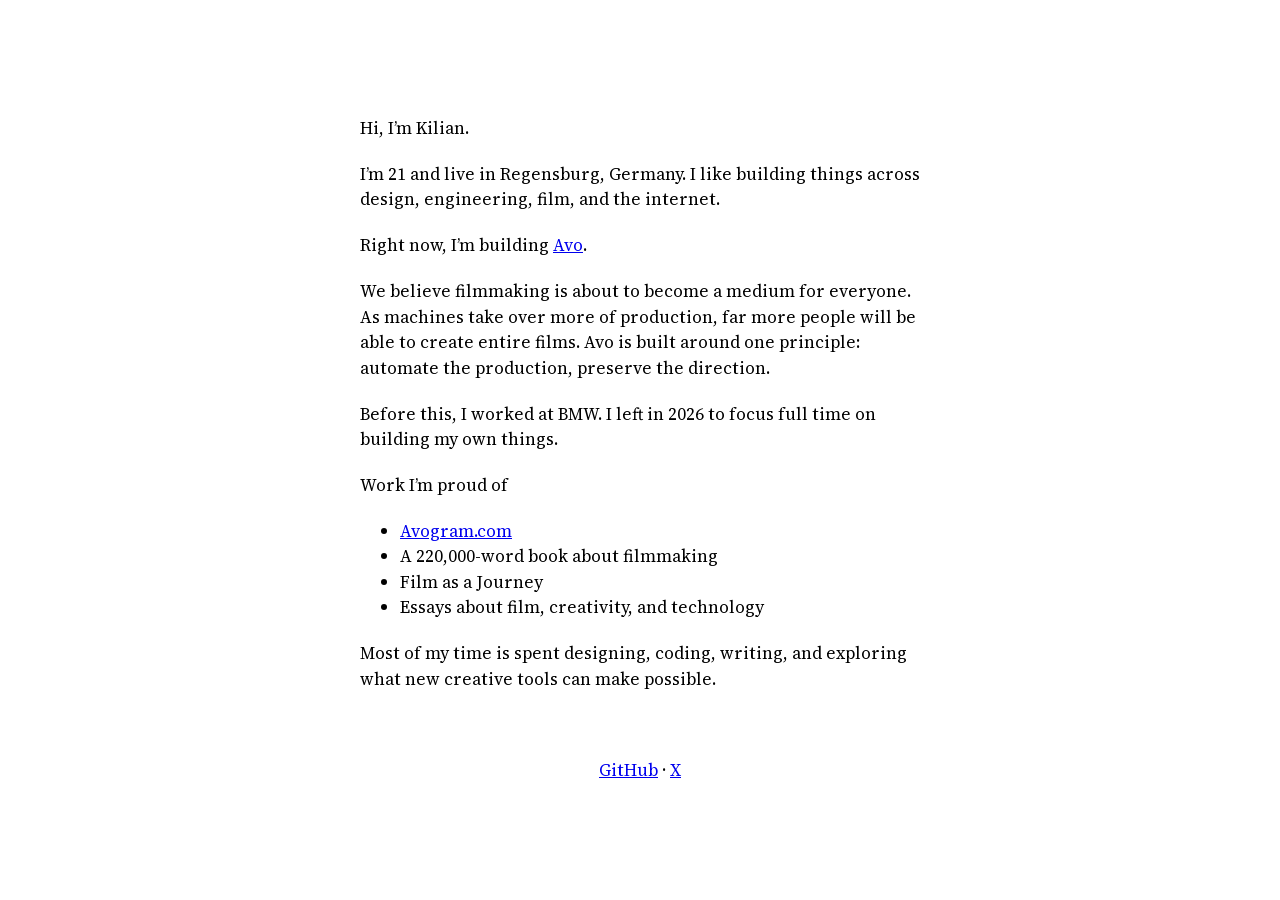
==== index.html @ e034774d "Close the gaps and drop the mailto The browser's 1em block margin is 20px sitting on top of a 31px l" ====
<!doctype html>
<html lang="en">

<head>
    <meta charset="utf-8">
    <meta name="viewport" content="width=device-width, initial-scale=1">
    <meta name="description" content="Kilian Weinzierl — AI products end to end, out of Regensburg.">
    <title>Kilian Weinzierl</title>

    <!-- Two crops of the same mark. A square logo dropped into a 1.91:1 preview gets
         its head and feet cut off, and a 1200x630 file crammed into a 16px tab is
         mostly empty black — so the tab gets the square and the scrapers get the
         letterboxed one. -->
    <link rel="icon" href="favicon.png">
    <link rel="apple-touch-icon" href="favicon.png">

    <!-- Link previews. Scrapers do not resolve relative paths, so og:image has to
         carry the full domain even though every other path on this page is local. -->
    <meta property="og:type" content="website">
    <meta property="og:url" content="https://kwzrl.com/">
    <meta property="og:title" content="Kilian Weinzierl">
    <meta property="og:description" content="AI products end to end — the thing itself, and the launch around it.">
    <meta property="og:image" content="https://kwzrl.com/share.png">
    <meta name="twitter:card" content="summary_large_image">
    <meta name="twitter:title" content="Kilian Weinzierl">
    <meta name="twitter:description" content="AI products end to end — the thing itself, and the launch around it.">
    <meta name="twitter:image" content="https://kwzrl.com/share.png">

    <style>
        /* Source Serif 4, self-hosted from Adobe's OFL release; the licence
           travels with it in fonts/OFL.txt. This is the variable build with
           the weight pinned to 400 and only the optical size axis left in it —
           the half this page actually uses. Carrying the weights too would
           have made the file two and a half times the size for nothing.

           The axis that stayed earns its keep on its own: it fits the drawing
           to the size the text renders at instead of scaling one drawing to
           every size, and no CSS is needed to ask for it, because
           font-optical-sizing: auto is already the default. */
        @font-face {
            font-family: "Source Serif 4";
            src: url("fonts/SourceSerif4.woff2") format("woff2");
            font-weight: 400;
            font-style: normal;
            font-display: swap;
        }

        /* Everything else is the browser's own stylesheet: one column, black on
           white, default blue underlined links, default paragraph rhythm.
           Source Serif is a text face with a generous x-height and needs no
           compensating, so 17px sets about seventy characters to this measure.

           The column is centred both ways. Horizontally that is the auto
           margin. Vertically it is body becoming a single-cell grid as tall as
           the viewport with main parked in the middle of it — which is what a
           vertical `auto` margin cannot do, since it resolves to zero in
           normal flow no matter how much room is left over.

           `safe` is the word that matters on a phone. Plain centring pushes
           the overflow out of both ends once the text is taller than the
           screen, and the top of it can then never be scrolled to; safe
           centring falls back to top alignment exactly then, which is also
           where browsers too old for the keyword land when they drop the
           declaration.

           min-height subtracts the vertical padding by hand because max-width
           measures the content box — body cannot also be border-box without
           the measure quietly swallowing its own 40px of padding. That padding
           sitting outside max-width is what lets the column hold its measure
           exactly on a wide screen while the same 20px keeps the text off the
           edge of a phone, with no breakpoint that has to know the number. */
        body {
            max-width: 560px;
            margin: 0 auto;
            padding: 24px 20px;
            min-height: calc(100vh - 48px);
            min-height: calc(100svh - 48px);
            display: grid;
            align-content: safe center;
            font-family: "Source Serif 4", Georgia, "Times New Roman", Times, serif;
            font-size: 17px;
            line-height: 1.5;
        }

        /* The name and the one section heading set exactly like the prose around
           them — same size, same cut, same weight. They stay headings so the
           document keeps its outline; only the browser's default display
           treatment is undone. */
        h1, h2 {
            color: inherit;
            font-size: inherit;
            font-weight: inherit;
        }

        /* The browser's own block spacing is 1em, and 1em here is a 20px gap on
           top of a 31px line — every break costs the better part of two blank
           lines, which at this measure reads as a hole rather than a paragraph.
           0.6em still separates them clearly. The headings are in the list too,
           because their margin would otherwise scale off their own font-size,
           which no longer differs from the prose. */
        p, ul, h1, h2 {
            margin-block: 0.6em;
        }
    </style>
</head>

<body>

    <h1>Hi, I’m Kilian.</h1>

    <p>I’m 21 and live in Regensburg, Germany. I like building things across design,
        engineering, film, and the internet.</p>

    <p>Right now, I’m building <a href="https://avogram.com">Avo</a>.</p>

    <p>We believe filmmaking is about to become a medium for everyone. As machines take over
        more of production, far more people will be able to create entire films. Avo is built
        around one principle: automate the production, preserve the direction.</p>

    <p>Before this, I worked at BMW. I left in 2026 to focus full time on building my own
        things.</p>

    <h2>Work I’m proud of</h2>

    <ul>
        <li><a href="https://avogram.com">Avogram.com</a></li>
        <li>A 220,000-word book about filmmaking</li>
        <li>Film as a Journey</li>
        <li>Essays about film, creativity, and technology</li>
    </ul>

    <p>Most of my time is spent designing, coding, writing, and exploring what new creative
        tools can make possible.</p>

    <p>&nbsp;</p>

    <p style="text-align: center;">
        <a href="https://github.com/kwzrl">GitHub</a> ·
        <a href="https://x.com/kwzrl">X</a>
    </p>

</body>

</html>
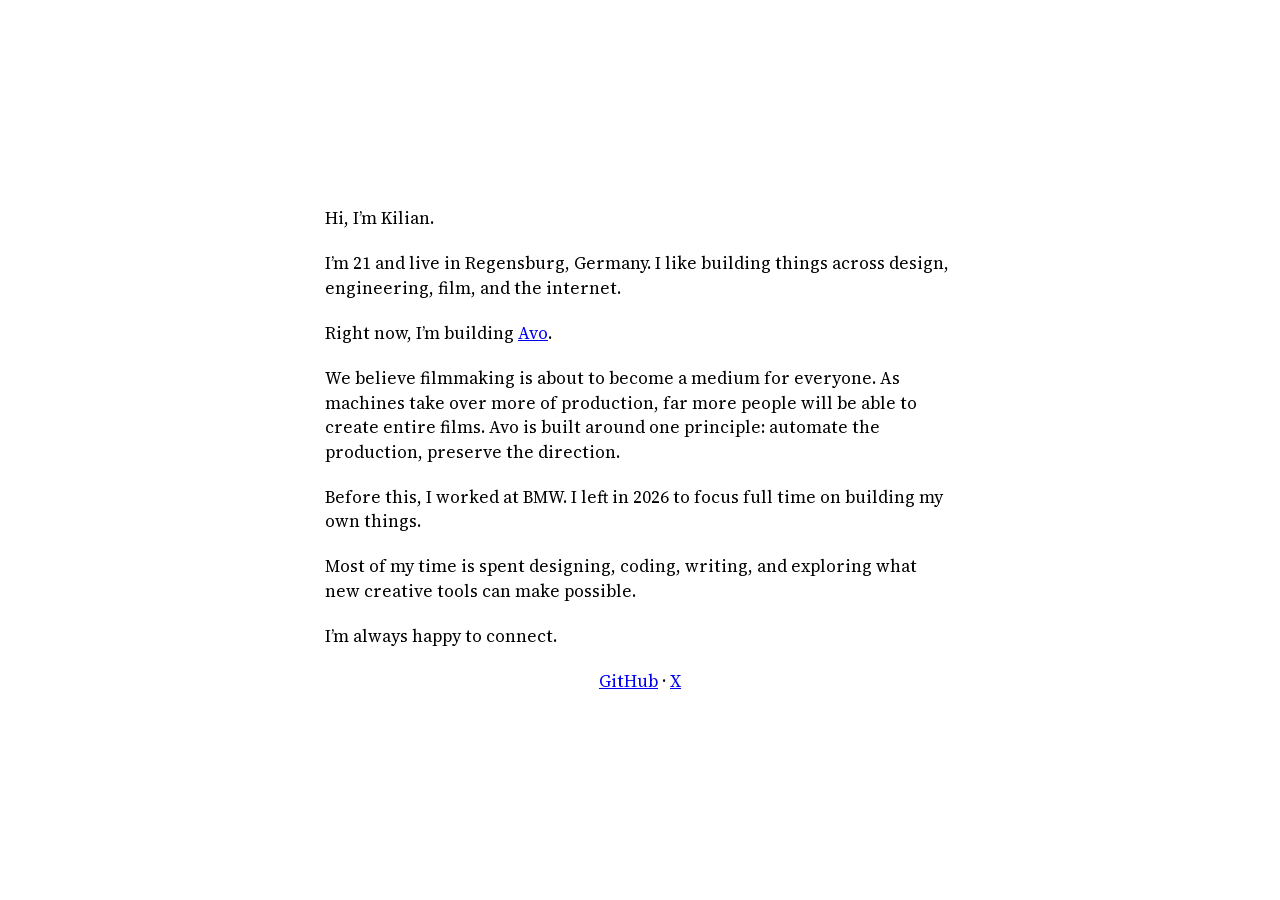
==== commit 79fc75a2: "Add live GitHub activity to homepage" ====
--- a/index.html
+++ b/index.html
@@ -48,7 +48,9 @@
         /* Everything else is the browser's own stylesheet: one column, black on
            white, default blue underlined links, default paragraph rhythm.
            Source Serif is a text face with a generous x-height and needs no
-           compensating, so 17px sets about seventy characters to this measure.
+           compensating, so 17px sets about seventy-two characters to this
+           measure — the line runs a little long by the book, which is the
+           trade for the paragraph sitting as a block rather than a column.
 
            The column is centred both ways. Horizontally that is the auto
            margin. Vertically it is body becoming a single-cell grid as tall as
@@ -70,7 +72,7 @@
            exactly on a wide screen while the same 20px keeps the text off the
            edge of a phone, with no breakpoint that has to know the number. */
         body {
-            max-width: 560px;
+            max-width: 630px;
             margin: 0 auto;
             padding: 24px 20px;
             min-height: calc(100vh - 48px);
@@ -79,7 +81,7 @@
             align-content: safe center;
             font-family: "Source Serif 4", Georgia, "Times New Roman", Times, serif;
             font-size: 17px;
-            line-height: 1.5;
+            line-height: 1.45;
         }
 
         /* The name and the one section heading set exactly like the prose around
@@ -101,6 +103,77 @@
         p, ul, h1, h2 {
             margin-block: 0.6em;
         }
+
+        .github-activity {
+            margin-block: 0.8em;
+        }
+
+        .github-activity__graph {
+            overflow-x: auto;
+            scrollbar-width: none;
+            -webkit-overflow-scrolling: touch;
+        }
+
+        .github-activity__graph::-webkit-scrollbar {
+            display: none;
+        }
+
+        .github-grid {
+            display: grid;
+            grid-template-columns: repeat(53, minmax(0, 1fr));
+            grid-template-rows: repeat(7, auto);
+            grid-auto-flow: column;
+            gap: 2px;
+            width: 100%;
+            min-width: 528px;
+        }
+
+        .github-cell {
+            width: 100%;
+            height: auto;
+            aspect-ratio: 1;
+            border-radius: 1px;
+            background: #f0f0ee;
+        }
+
+        .github-cell--pad {
+            visibility: hidden;
+        }
+
+        .github-cell[data-level="1"] { background: #c9c9c3; }
+        .github-cell[data-level="2"] { background: #999892; }
+        .github-cell[data-level="3"] { background: #66645f; }
+        .github-cell[data-level="4"] { background: #343330; }
+
+        .github-activity__summary {
+            display: flex;
+            align-items: center;
+            justify-content: space-between;
+            gap: 12px;
+            padding-top: 8px;
+            color: #555;
+            font-family: -apple-system, BlinkMacSystemFont, "Segoe UI", sans-serif;
+            font-size: 10px;
+            line-height: 1.2;
+            font-variant-numeric: tabular-nums;
+        }
+
+        .github-activity__profile {
+            color: inherit;
+            text-decoration: none;
+        }
+
+        .github-activity__profile:hover {
+            color: #111;
+        }
+
+        .github-activity[data-state="loading"] .github-grid {
+            opacity: 0.5;
+        }
+
+        .github-activity[data-state="unavailable"] {
+            display: none;
+        }
     </style>
 </head>
 
@@ -120,25 +193,125 @@
     <p>Before this, I worked at BMW. I left in 2026 to focus full time on building my own
         things.</p>
 
-    <h2>Work I’m proud of</h2>
-
-    <ul>
-        <li><a href="https://avogram.com">Avogram.com</a></li>
-        <li>A 220,000-word book about filmmaking</li>
-        <li>Film as a Journey</li>
-        <li>Essays about film, creativity, and technology</li>
-    </ul>
-
     <p>Most of my time is spent designing, coding, writing, and exploring what new creative
         tools can make possible.</p>
 
-    <p>&nbsp;</p>
+    <section class="github-activity" id="github-activity" data-state="loading" aria-label="GitHub activity">
+        <div class="github-activity__graph" id="github-graph" aria-hidden="true"></div>
+        <div class="github-activity__summary" aria-live="polite">
+            <a class="github-activity__profile" href="https://github.com/kwzrl" target="_blank" rel="noopener noreferrer" aria-label="Open kwzrl on GitHub in a new tab">
+                kwzrl <span aria-hidden="true">↗</span>
+            </a>
+            <span><span id="github-total">—</span> contributions</span>
+        </div>
+    </section>
+
+    <p>I’m always happy to connect.</p>
 
     <p style="text-align: center;">
         <a href="https://github.com/kwzrl">GitHub</a> ·
         <a href="https://x.com/kwzrl">X</a>
     </p>
 
+    <script>
+        (() => {
+            const activity = document.getElementById("github-activity");
+            const graph = document.getElementById("github-graph");
+            const number = new Intl.NumberFormat("en-US");
+
+            function localISO(date) {
+                const year = date.getFullYear();
+                const month = String(date.getMonth() + 1).padStart(2, "0");
+                const day = String(date.getDate()).padStart(2, "0");
+                return `${year}-${month}-${day}`;
+            }
+
+            function drawGraph(days) {
+                const grid = document.createElement("div");
+                grid.className = "github-grid";
+
+                const counts = days
+                    .map((day) => Number(day.count) || 0)
+                    .filter((count) => count > 0)
+                    .sort((a, b) => a - b);
+                const quantile = (position) =>
+                    counts[Math.floor((counts.length - 1) * position)] || 1;
+                const thresholds = [quantile(0.3), quantile(0.6), quantile(0.85)];
+                const levelFor = (count) => {
+                    if (!count) return 0;
+                    if (count <= thresholds[0]) return 1;
+                    if (count <= thresholds[1]) return 2;
+                    if (count <= thresholds[2]) return 3;
+                    return 4;
+                };
+
+                const firstDay = new Date(`${days[0].date}T00:00:00`).getDay();
+                for (let index = 0; index < firstDay; index += 1) {
+                    const pad = document.createElement("span");
+                    pad.className = "github-cell github-cell--pad";
+                    grid.appendChild(pad);
+                }
+
+                days.forEach((day) => {
+                    const cell = document.createElement("span");
+                    cell.className = "github-cell";
+                    cell.dataset.level = levelFor(Number(day.count) || 0);
+                    cell.title = `${day.count} contributions on ${day.date}`;
+                    grid.appendChild(cell);
+                });
+
+                graph.replaceChildren(grid);
+                graph.scrollLeft = graph.scrollWidth;
+            }
+
+            function drawLoadingGraph() {
+                const grid = document.createElement("div");
+                grid.className = "github-grid";
+                for (let index = 0; index < 371; index += 1) {
+                    const cell = document.createElement("span");
+                    cell.className = "github-cell";
+                    grid.appendChild(cell);
+                }
+                graph.appendChild(grid);
+                graph.scrollLeft = graph.scrollWidth;
+            }
+
+            async function loadGithubActivity() {
+                try {
+                    const today = new Date();
+                    today.setHours(0, 0, 0, 0);
+                    const start = new Date(today);
+                    start.setDate(start.getDate() - 364);
+
+                    const years = [...new Set([start.getFullYear(), today.getFullYear()])];
+                    const responses = await Promise.all(years.map((year) =>
+                        fetch(`https://github-contributions-api.jogruber.de/v4/kwzrl?y=${year}`)
+                    ));
+                    if (responses.some((response) => !response.ok)) {
+                        throw new Error("GitHub contribution request failed");
+                    }
+                    const payloads = await Promise.all(responses.map((response) => response.json()));
+                    const days = payloads
+                        .flatMap((data) => data.contributions || [])
+                        .filter((day) => day.date >= localISO(start) && day.date <= localISO(today))
+                        .sort((a, b) => a.date.localeCompare(b.date));
+
+                    if (!days.length) throw new Error("No contribution data");
+
+                    const total = days.reduce((sum, day) => sum + (Number(day.count) || 0), 0);
+                    document.getElementById("github-total").textContent = number.format(total);
+                    drawGraph(days);
+                    activity.dataset.state = "ready";
+                } catch (error) {
+                    activity.dataset.state = "unavailable";
+                }
+            }
+
+            drawLoadingGraph();
+            loadGithubActivity();
+        })();
+    </script>
+
 </body>
 
 </html>
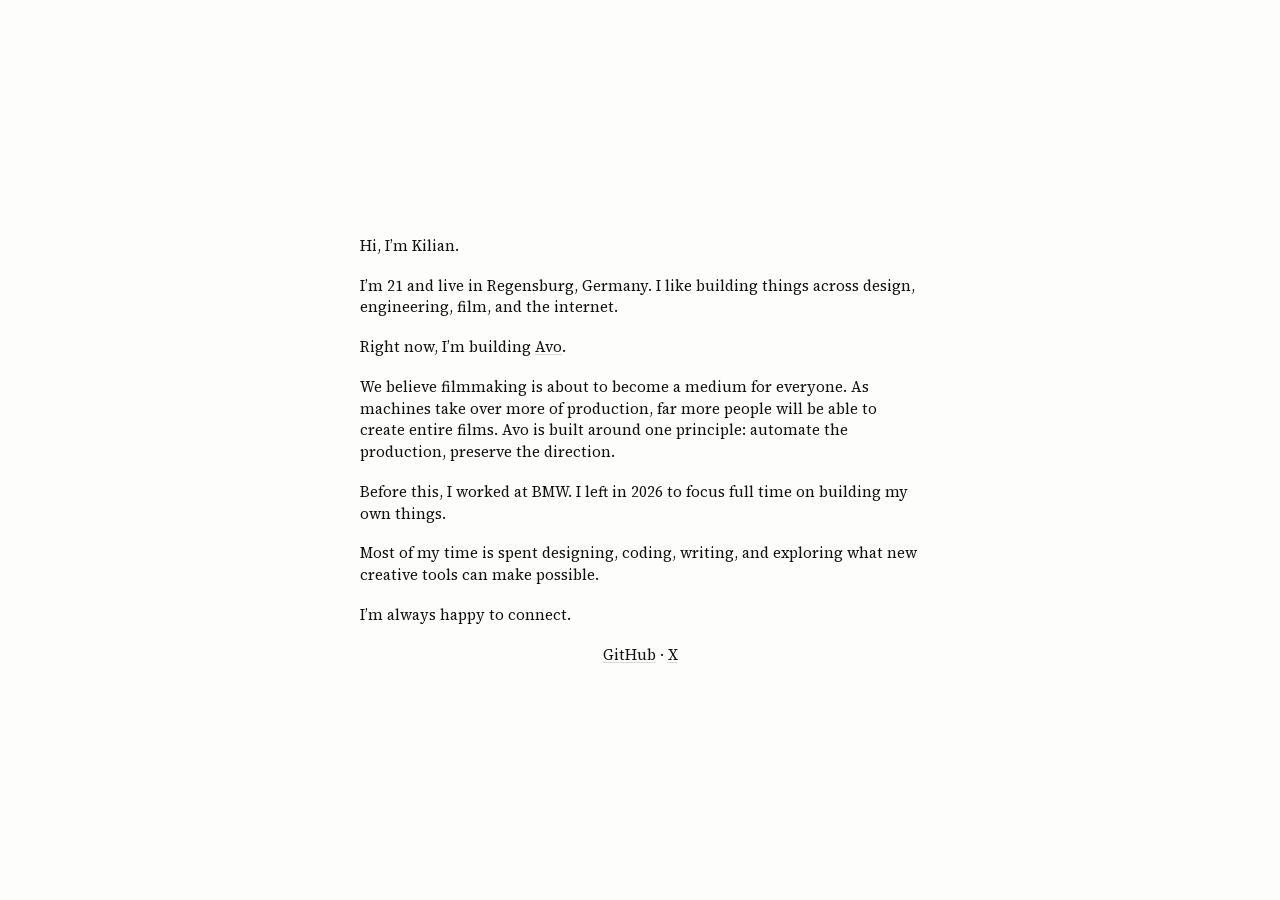
==== commit fd9d2e26: "Set the page smaller and square off the graph Type down from 17px to 15px and the column from 630px " ====
--- a/index.html
+++ b/index.html
@@ -45,12 +45,18 @@
             font-display: swap;
         }
 
-        /* Everything else is the browser's own stylesheet: one column, black on
-           white, default blue underlined links, default paragraph rhythm.
+        /* Everything else is close to the browser's own stylesheet: one column,
+           default paragraph rhythm, nothing that has to be laid out.
            Source Serif is a text face with a generous x-height and needs no
-           compensating, so 17px sets about seventy-two characters to this
+           compensating, so 15px sets about seventy-two characters to this
            measure — the line runs a little long by the book, which is the
            trade for the paragraph sitting as a block rather than a column.
+
+           The two numbers move together or not at all. Type came down from 17px
+           and the column came down from 630px with it, because a measure is a
+           count of characters and not a width: leaving the column where it was
+           would have bought eighty-odd characters a line, which is where the eye
+           starts losing its place on the way back to the left edge.
 
            The column is centred both ways. Horizontally that is the auto
            margin. Vertically it is body becoming a single-cell grid as tall as
@@ -72,19 +78,26 @@
            exactly on a wide screen while the same 20px keeps the text off the
            edge of a phone, with no breakpoint that has to know the number. */
         body {
-            max-width: 630px;
+            max-width: 560px;
             margin: 0 auto;
             padding: 24px 20px;
             min-height: calc(100vh - 48px);
             min-height: calc(100svh - 48px);
             display: grid;
             align-content: safe center;
+            background: #fdfdfc;
+            color: #111;
             font-family: "Source Serif 4", Georgia, "Times New Roman", Times, serif;
-            font-size: 17px;
+            font-size: 15px;
             line-height: 1.45;
         }
 
-        /* The name and the one section heading set exactly like the prose around
+        /* #111 on #fdfdfc rather than black on white. Neither is really a
+           colour — both are a way of taking the top off the contrast, which a
+           text face set as prose in a column this wide needs more than a
+           paragraph of interface type does, because the eye stays on it longer.
+
+           The name and the one section heading set exactly like the prose around
            them — same size, same cut, same weight. They stay headings so the
            document keeps its outline; only the browser's default display
            treatment is undone. */
@@ -92,6 +105,43 @@
             color: inherit;
             font-size: inherit;
             font-weight: inherit;
+        }
+
+        /* A link keeps the colour of the sentence it sits in and gives up the
+           browser's blue. What marks it instead is a 1px rule in #d9d9d9 —
+           light enough to read as texture while the eye is running along the
+           line, dark enough at #666 on hover to confirm the target. Splitting
+           the colour of the rule from the colour of the text is the whole
+           trick, and text-decoration-color is what makes it one declaration
+           rather than a border faked underneath.
+
+           benji.org, where this comes from, draws the same rule as an
+           absolutely positioned pseudo-element. Doing it with the decoration
+           instead is better here for two reasons that only show up in prose: it
+           follows a link that wraps onto a second line, where a pseudo-element
+           pinned to the first fragment simply stops; and skip-ink, already the
+           default, lifts it over a descender rather than cutting through it.
+
+           The offset is the one number to taste. It measures from where Source
+           Serif itself puts an underline, which is a position drawn for a
+           heavier rule than this one, so a hairline wants a little more air
+           under the baseline than the font asks for. */
+        a {
+            color: inherit;
+            text-decoration: underline;
+            text-decoration-color: #d9d9d9;
+            text-decoration-thickness: 1px;
+            text-underline-offset: 0.12em;
+            transition: text-decoration-color 0.2s ease;
+        }
+
+        /* A touch screen reports a hover on tap and then holds it until
+           something else is tapped, so an ungated rule leaves the last link the
+           reader touched sitting there darkened. */
+        @media (hover: hover) {
+            a:hover {
+                text-decoration-color: #666;
+            }
         }
 
         /* The browser's own block spacing is 1em, and 1em here is a 20px gap on
@@ -118,53 +168,98 @@
             display: none;
         }
 
+        /* The gap comes down from 2px to 1px. At 2px the squares are chips
+           spaced the way a control is spaced, sitting on a grey scaffold; at 1px
+           the grid closes up and reads as a field with a grain in it, which is
+           the register the rest of the page is in. Same move as setting a
+           paragraph solid rather than leaded — nothing gets smaller, the space
+           between the parts just stops being the loudest thing in it. */
         .github-grid {
             display: grid;
             grid-template-columns: repeat(53, minmax(0, 1fr));
             grid-template-rows: repeat(7, auto);
             grid-auto-flow: column;
-            gap: 2px;
+            gap: 1px;
             width: 100%;
             min-width: 528px;
         }
 
+        /* No radius. A 1px round on a 10px square is not a shape, it is a tell:
+           it says the square is a button that has not been given anything to do.
+           Squared off, the same square is a mark, and marks are what the rest of
+           this page is made of. */
         .github-cell {
             width: 100%;
             height: auto;
             aspect-ratio: 1;
-            border-radius: 1px;
-            background: #f0f0ee;
+            background: #efeeea;
         }
 
         .github-cell--pad {
             visibility: hidden;
         }
 
-        .github-cell[data-level="1"] { background: #c9c9c3; }
-        .github-cell[data-level="2"] { background: #999892; }
-        .github-cell[data-level="3"] { background: #66645f; }
-        .github-cell[data-level="4"] { background: #343330; }
+        /* The ramp is anchored at both ends to the page instead of floating in a
+           palette of its own. Empty sits a few percent off the paper, so a quiet
+           week is nearly the ground and the shape comes out of it rather than
+           being drawn on a grey plate. Full is #111 — the ink of the sentences
+           above it, exactly. The busiest days are the same black as the writing,
+           which is the argument for keeping the strip on a page like this at
+           all: not an inset, the same hand.
+
+           If it ends up shouting, level 4 is the value to walk back. */
+        .github-cell[data-level="1"] { background: #cfcdc6; }
+        .github-cell[data-level="2"] { background: #9b9890; }
+        .github-cell[data-level="3"] { background: #57544e; }
+        .github-cell[data-level="4"] { background: #111; }
+
+        /* The mark under the pointer, drawn as an outline because an outline is
+           painted outside the box and so costs no layout and shifts no
+           neighbour. It lands in the 1px gap, which is exactly the room there is
+           for it. No transition anywhere near it: the point of the thing is that
+           it answers the moment the pointer arrives, and a fade — even a fast
+           one — is the difference between a page that responds and a page that
+           thinks about responding. */
+        .github-cell:hover {
+            outline: 1px solid #111;
+        }
+
+        /* The readout writes into the line that is already there rather than
+           opening a tooltip over the page. Nothing moves, nothing floats, no
+           second layer has to be positioned or kept on screen — the sentence
+           just changes what it is reporting for as long as the pointer is
+           down on a day. It is also the reason the title attribute is gone:
+           that tooltip took the better part of a second to appear, which is the
+           delay this replaces. */
+        .github-activity__day {
+            display: none;
+        }
+
+        .github-activity[data-hover] .github-activity__total {
+            display: none;
+        }
+
+        .github-activity[data-hover] .github-activity__day {
+            display: inline;
+        }
 
         .github-activity__summary {
             display: flex;
             align-items: center;
             justify-content: space-between;
             gap: 12px;
-            padding-top: 8px;
+            padding-top: 6px;
             color: #555;
-            font-family: -apple-system, BlinkMacSystemFont, "Segoe UI", sans-serif;
-            font-size: 10px;
-            line-height: 1.2;
+            font-family: inherit;
+            font-size: inherit;
+            line-height: inherit;
             font-variant-numeric: tabular-nums;
         }
 
-        .github-activity__profile {
-            color: inherit;
-            text-decoration: none;
-        }
-
-        .github-activity__profile:hover {
-            color: #111;
+        @media (hover: hover) {
+            .github-activity__profile:hover {
+                color: #111;
+            }
         }
 
         .github-activity[data-state="loading"] .github-grid {
@@ -173,6 +268,17 @@
 
         .github-activity[data-state="unavailable"] {
             display: none;
+        }
+
+        @media (max-width: 568px) {
+            .github-activity__graph {
+                overflow-x: hidden;
+            }
+
+            .github-grid {
+                min-width: 0;
+                gap: 1px;
+            }
         }
     </style>
 </head>
@@ -198,11 +304,9 @@
 
     <section class="github-activity" id="github-activity" data-state="loading" aria-label="GitHub activity">
         <div class="github-activity__graph" id="github-graph" aria-hidden="true"></div>
-        <div class="github-activity__summary" aria-live="polite">
-            <a class="github-activity__profile" href="https://github.com/kwzrl" target="_blank" rel="noopener noreferrer" aria-label="Open kwzrl on GitHub in a new tab">
-                kwzrl <span aria-hidden="true">↗</span>
-            </a>
-            <span><span id="github-total">—</span> contributions</span>
+        <div class="github-activity__summary">
+            <a class="github-activity__profile" href="https://github.com/kwzrl" target="_blank" rel="noopener noreferrer" aria-label="Open @kwzrl on GitHub in a new tab">@kwzrl</a>
+            <span><span class="github-activity__total"><span id="github-total" aria-live="polite">—</span> contributions</span><span class="github-activity__day" id="github-day" aria-hidden="true"></span></span>
         </div>
     </section>
 
@@ -256,13 +360,42 @@
                     const cell = document.createElement("span");
                     cell.className = "github-cell";
                     cell.dataset.level = levelFor(Number(day.count) || 0);
-                    cell.title = `${day.count} contributions on ${day.date}`;
+                    cell.dataset.date = day.date;
+                    cell.dataset.count = Number(day.count) || 0;
                     grid.appendChild(cell);
                 });
 
                 graph.replaceChildren(grid);
                 graph.scrollLeft = graph.scrollWidth;
             }
+
+            /* Delegated once on the container, so a year of cells costs one
+               listener rather than 365, and the handler survives the grid being
+               replaced when the real data lands. `pointerover` bubbles and
+               `pointerleave` does not, which is precisely the pair wanted here:
+               every cell reports in, and only the container reports out. */
+            const day = document.getElementById("github-day");
+            const dayFormat = new Intl.DateTimeFormat("en-GB", {
+                day: "numeric", month: "short", year: "numeric",
+            });
+
+            function readout(cell) {
+                const count = Number(cell.dataset.count);
+                const date = dayFormat.format(new Date(`${cell.dataset.date}T00:00:00`));
+                const what = !count ? "No contributions"
+                    : `${number.format(count)} contribution${count === 1 ? "" : "s"}`;
+                day.textContent = `${what} on ${date}`;
+                activity.dataset.hover = "";
+            }
+
+            graph.addEventListener("pointerover", (event) => {
+                const cell = event.target.closest(".github-cell[data-date]");
+                if (cell) readout(cell);
+            });
+
+            graph.addEventListener("pointerleave", () => {
+                delete activity.dataset.hover;
+            });
 
             function drawLoadingGraph() {
                 const grid = document.createElement("div");
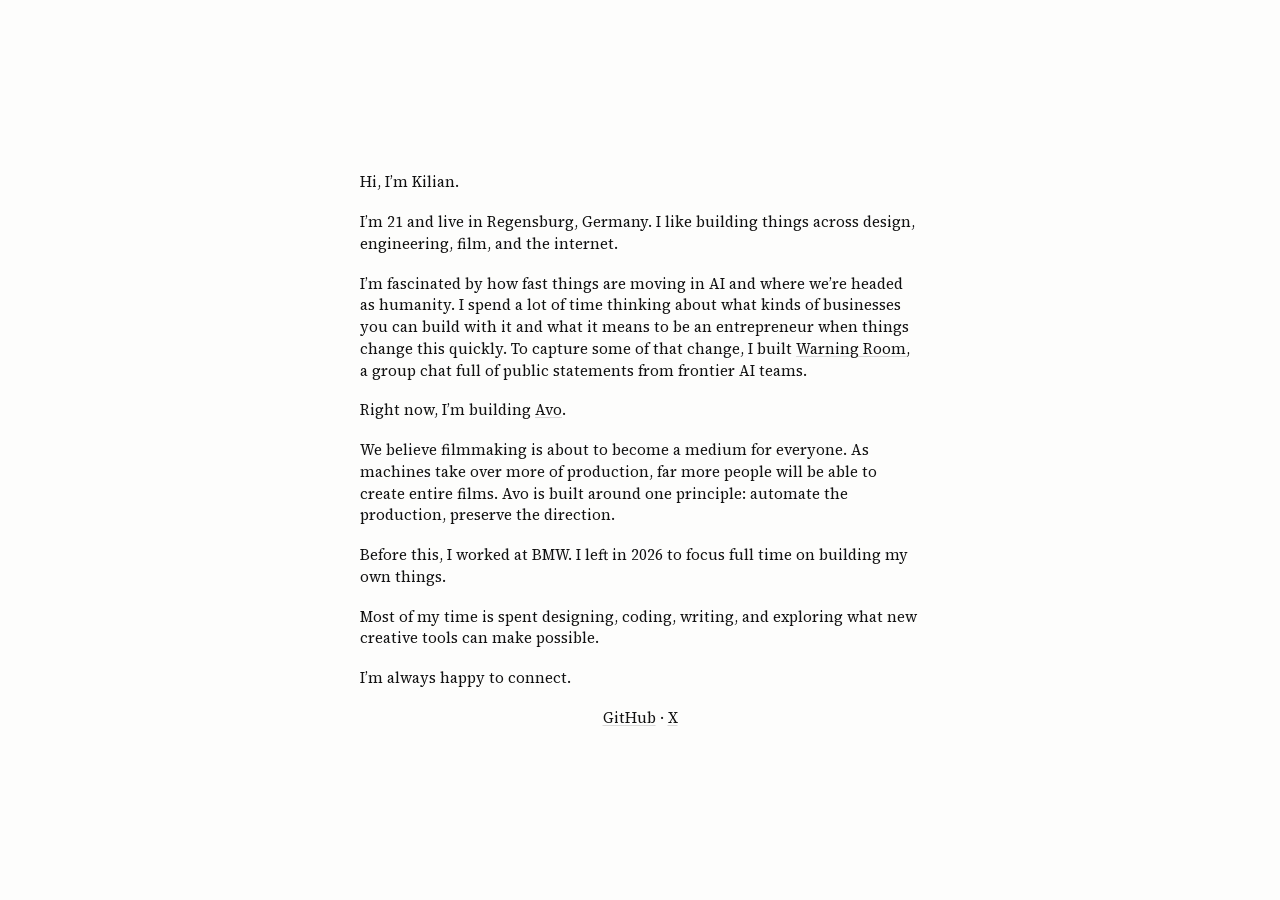
==== commit 756b20ea: "Introduce Warning Room on personal homepage" ====
--- a/index.html
+++ b/index.html
@@ -290,6 +290,13 @@
     <p>I’m 21 and live in Regensburg, Germany. I like building things across design,
         engineering, film, and the internet.</p>
 
+    <p>I’m fascinated by how fast things are moving in AI and where we’re headed as
+        humanity. I spend a lot of time thinking about what kinds of businesses you can
+        build with it and what it means to be an entrepreneur when things change this
+        quickly. To capture some of that change, I built
+        <a href="https://warningroom.com">Warning Room</a>, a group chat full of public
+        statements from frontier AI teams.</p>
+
     <p>Right now, I’m building <a href="https://avogram.com">Avo</a>.</p>
 
     <p>We believe filmmaking is about to become a medium for everyone. As machines take over
@@ -314,7 +321,7 @@
 
     <p style="text-align: center;">
         <a href="https://github.com/kwzrl">GitHub</a> ·
-        <a href="https://x.com/kwzrl">X</a>
+        <a href="https://x.com/kwzrl_">X</a>
     </p>
 
     <script>
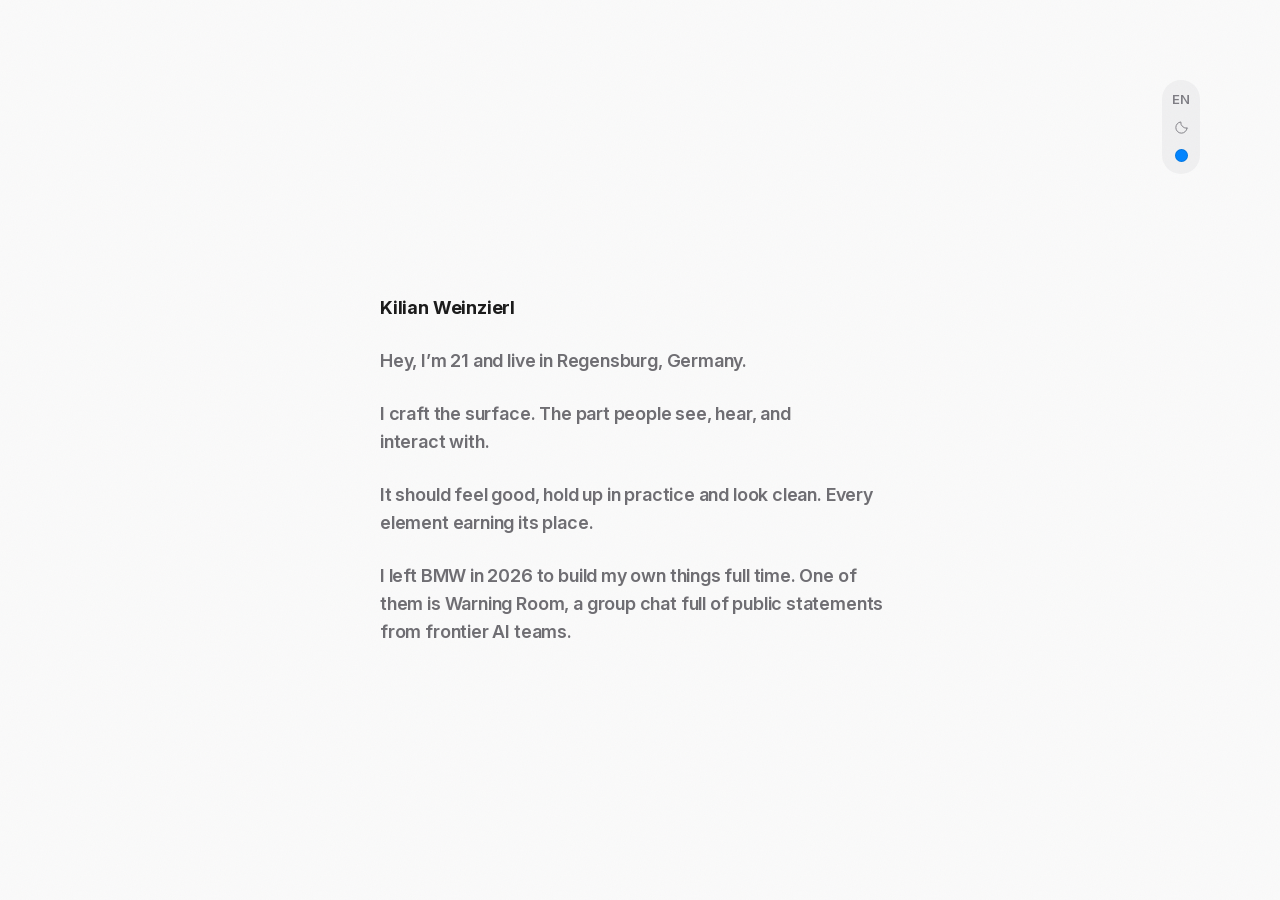
==== commit ebeaf85c: "Make the text-only fey page the homepage One column of writing with the settings capsule and the yea" ====
--- a/index.html
+++ b/index.html
@@ -4,7 +4,7 @@
 <head>
     <meta charset="utf-8">
     <meta name="viewport" content="width=device-width, initial-scale=1">
-    <meta name="description" content="Kilian Weinzierl — AI products end to end, out of Regensburg.">
+    <meta name="description" content="I craft the surface. The part people see, hear, and interact with.">
     <title>Kilian Weinzierl</title>
 
     <!-- Two crops of the same mark. A square logo dropped into a 1.91:1 preview gets
@@ -19,161 +19,471 @@
     <meta property="og:type" content="website">
     <meta property="og:url" content="https://kwzrl.com/">
     <meta property="og:title" content="Kilian Weinzierl">
-    <meta property="og:description" content="AI products end to end — the thing itself, and the launch around it.">
+    <meta property="og:description" content="I craft the surface. The part people see, hear, and interact with.">
     <meta property="og:image" content="https://kwzrl.com/share.png">
     <meta name="twitter:card" content="summary_large_image">
     <meta name="twitter:title" content="Kilian Weinzierl">
-    <meta name="twitter:description" content="AI products end to end — the thing itself, and the launch around it.">
+    <meta name="twitter:description" content="I craft the surface. The part people see, hear, and interact with.">
     <meta name="twitter:image" content="https://kwzrl.com/share.png">
+    <link rel="preload" href="fonts/InterVariable.woff2" as="font" type="font/woff2" crossorigin>
+
+    <meta name="theme-color" content="#fafafa">
+    <script>
+        /* Stamped before the first paint, so a dark reader is never flashed a
+           white page. A stored choice wins; with none, the OS decides. The key
+           is the one the other pages here use, so the choice travels between
+           them rather than being made again on each. */
+        (function () {
+            var t = null;
+            try { t = localStorage.getItem("kwzrl:theme"); } catch (e) {}
+            if (t !== "light" && t !== "dark") t = matchMedia("(prefers-color-scheme: dark)").matches ? "dark" : "light";
+            document.documentElement.dataset.theme = t;
+
+            /* And the accent with it, for the same reason: it is stamped on the
+               root as an inline property, which beats both skins' tokens, so a
+               reader who has chosen one never sees the default blue first.
+
+               Tested rather than trusted — this value goes straight into a style
+               declaration, and the only thing between localStorage and that
+               declaration is this line. Six hex digits or it is ignored. */
+            var a = null;
+            try { a = localStorage.getItem("kwzrl:accent"); } catch (e) {}
+            if (a && /^#[0-9a-f]{6}$/i.test(a)) document.documentElement.style.setProperty("--accent", a);
+        })();
+    </script>
 
     <style>
-        /* Source Serif 4, self-hosted from Adobe's OFL release; the licence
-           travels with it in fonts/OFL.txt. This is the variable build with
-           the weight pinned to 400 and only the optical size axis left in it —
-           the half this page actually uses. Carrying the weights too would
-           have made the file two and a half times the size for nothing.
-
-           The axis that stayed earns its keep on its own: it fits the drawing
-           to the size the text renders at instead of scaling one drawing to
-           every size, and no CSS is needed to ask for it, because
-           font-optical-sizing: auto is already the default. */
         @font-face {
-            font-family: "Source Serif 4";
-            src: url("fonts/SourceSerif4.woff2") format("woff2");
-            font-weight: 400;
+            font-family: "Inter";
+            src: url("fonts/InterVariable.woff2") format("woff2");
+            font-weight: 100 900;
             font-style: normal;
             font-display: swap;
         }
 
-        /* Everything else is close to the browser's own stylesheet: one column,
-           default paragraph rhythm, nothing that has to be laid out.
-           Source Serif is a text face with a generous x-height and needs no
-           compensating, so 15px sets about seventy-two characters to this
-           measure — the line runs a little long by the book, which is the
-           trade for the paragraph sitting as a block rather than a column.
-
-           The two numbers move together or not at all. Type came down from 17px
-           and the column came down from 630px with it, because a measure is a
-           count of characters and not a width: leaving the column where it was
-           would have bought eighty-odd characters a line, which is where the eye
-           starts losing its place on the way back to the left edge.
-
-           The column is centred both ways. Horizontally that is the auto
-           margin. Vertically it is body becoming a single-cell grid as tall as
-           the viewport with main parked in the middle of it — which is what a
-           vertical `auto` margin cannot do, since it resolves to zero in
-           normal flow no matter how much room is left over.
-
-           `safe` is the word that matters on a phone. Plain centring pushes
-           the overflow out of both ends once the text is taller than the
-           screen, and the top of it can then never be scrolled to; safe
-           centring falls back to top alignment exactly then, which is also
-           where browsers too old for the keyword land when they drop the
-           declaration.
-
-           min-height subtracts the vertical padding by hand because max-width
-           measures the content box — body cannot also be border-box without
-           the measure quietly swallowing its own 40px of padding. That padding
-           sitting outside max-width is what lets the column hold its measure
-           exactly on a wide screen while the same 20px keeps the text off the
-           edge of a phone, with no breakpoint that has to know the number. */
+        :root {
+            --page: #fafafa;
+            --ink: #6f6e73;          /* the grey the prose is set in */
+            --ink-bright: #1c1c1c;   /* near-black: the lead, and a link on hover */
+            --ink-quiet: #7f7e85;    /* a step back from the prose: the caption */
+            --ease: cubic-bezier(0.16, 1, 0.3, 1);
+
+            --arrow: url("data:image/svg+xml,%3Csvg xmlns='http://www.w3.org/2000/svg' viewBox='0 0 16 16'%3E%3Cpath d='M4.6 11.4 11.4 4.6M11.4 4.6H6.3M11.4 4.6v5.1' fill='none' stroke='%23000' stroke-width='1.5' stroke-linecap='round' stroke-linejoin='round'/%3E%3C/svg%3E");
+
+            --sans: "Inter", -apple-system, BlinkMacSystemFont, "Segoe UI", Roboto, Helvetica, Arial, sans-serif;
+
+            /* Every colour the page chrome is drawn in, in one place. They were
+               literals until the page had two skins to hold; a value written
+               once in the rule that uses it is fine right up to the moment a
+               second set of them has to exist, and then it is fifteen places to
+               forget. Nothing below this line states a colour of its own. */
+            /* The ground under every panel on the page, and it is paper
+               rather than panel grey. That is this page's rule and not the
+               originals': beautifului.dev presents each primitive in a grey
+               vitrine with a white card inside it, while every study here —
+               the sidebar, the tabs, the palette — fills its panel edge to
+               edge with the product's own white. Two conventions side by side
+               do not read as two categories, they read as a mistake.
+
+               One value and not one per board. There used to be four greys in
+               this block and five more written into the boards themselves, and
+               the column they made was a stack of panels each a shade off its
+               neighbour — which reads as a page that could not decide rather
+               than as a page with range. Everything a panel is allowed to vary
+               is what stands *in* it. The floor is the same floor. */
+            --paper: #ffffff;
+
+            /* The edge a component gets when it is standing on paper rather
+               than filling it. Ten percent ink: enough to hold a white shape
+               against a white ground, faint enough that it is an edge and not
+               a border somebody drew on purpose. */
+            --frame: #1c1c1c1a;
+            --ink-faint: #cfcdc9;      /* fainter than a caption: the separator */
+
+            /* Two gutters and not five. Every row on this page ends in a
+               caption and every column is two panels side by side, so there
+               are exactly two distances to state: the one across a row, and
+               the one from a caption down to the next panel. They were 20, 20,
+               22, 22 and 34 across four blocks, which is not four decisions —
+               it is one decision made four times and remembered differently.
+
+               The row is the wider of the two on purpose. A gap that has a
+               line of type standing in it has to clear the type as well as the
+               panel, or the caption reads as the heading of whatever comes
+               next instead of as the line under what came before. */
+            --panel-gap: 20px;
+            --panel-row: 34px;
+
+            /* The lift under a panel: a hairline of contact, then a wide fall
+               pulled back in by a negative spread so it stays under the panel
+               instead of pooling around it. Kept deliberately shallow: a panel
+               only has to stop reading as a hole cut in the paper, not to stand
+               over it the way something floating would. It earns its keep on the
+               white sandbox panel, which is #fff on #fafafa and had no edge at
+               all before. No ring in this skin. */
+            --panel-shadow: 0 1px 2px #0000000a, 0 12px 28px -8px #0000001a;
+            --panel-ring: transparent;
+
+            --card: #f0f0f1;           /* the capsule the settings live in */
+            --card-hover: #eaeaec;
+
+            /* The one colour on a page of greys, and now the only place it is
+               written down. It used to be stated twice — once here for the
+               chrome, once inside the component set's own sheet — on the
+               reasoning that a shadow root cannot read a property from out
+               here. That reasoning was wrong: a custom property inherits
+               across a shadow boundary perfectly well. What cannot cross is a
+               *selector*, which is a different problem and the reason the skin
+               still travels as a class. The set's copy is gone; it inherits
+               this one, and so the picker in the corner moves the whole page
+               rather than the pill it sits in.
+
+               Everything drawn in it: the disc in the pill, the hairline under
+               the links in the writing, the focus ring anywhere on the page or
+               in any of the twenty-one components, selected text, the running
+               mark, a selected tab, the current row in a sidebar. The set's two
+               derivatives — the same colour where it has to carry type, and the
+               tint behind it — are computed from this one in bui.css rather
+               than picked alongside it, which is what makes eleven chips and a
+               free mixer survivable. */
+            --accent: #0285ff;
+
+            /* The three derivatives. Not a second, third and fourth colour
+               picked to sit beside the first — arithmetic on it, so that
+               whatever the reader chooses arrives here already in a usable
+               shape. The numbers are the old hand-picked blues read back out
+               in oklch. The tint lands on the old #e9f3ff to four decimal
+               places; the ink is one step deeper than the old #0070dd, for
+               a reason given below.
+
+               --accent-ink is the accent where it has to carry type. A
+               ceiling on the lightness rather than a step down from it,
+               because the reader can choose yellow: a relative step takes
+               #ffcc00 to a slightly duller yellow and leaves it unreadable,
+               a ceiling takes it to a dark gold that keeps the hue.
+
+               The ceiling is .50, and it is the loosest one that clears AA
+               everywhere. Contrast improves monotonically as it comes down,
+               so this is not an optimum — it is where to stop, before the
+               ink stops reading as the colour that was chosen and starts
+               reading as black. At .56, where the old hand-mixed #0070dd
+               sat, accent ink on accent tint bottoms out at 3.74:1 on mint.
+               At .50 the worst of every job it does — on paper, on its own
+               tint, and carrying white when it is a hover fill — is 4.71:1.
+
+               --accent-tint is the wash behind it — the same hue at a tenth
+               of the chroma, which is what keeps a red tint from reading as
+               pink and a yellow one from reading as a highlighter.
+
+               --accent-on is type standing ON a solid fill. It was #fff,
+               which is correct for exactly one blue and illegible on the
+               yellow chip. There is no contrast function in CSS yet, so the
+               switch is written as arithmetic: multiply the distance from the
+               threshold by a thousand and let clamp() collapse it to one end
+               or the other. Nothing in between, by construction.
+
+               The threshold is .57, the ends are pure black and pure white,
+               and every number here was measured rather than chosen. All
+               eleven chips were rendered against both ends and scored. The
+               obvious .75 leaves white on green at 2.12:1; softening the
+               dark end to an off-black drops purple to 4.17:1. Pure ends at
+               .57 put the worst case at 5.08:1, on purple.
+
+               .57 rather than the .53 a first sweep returned, because .53
+               is one thousandth away from indigo's own lightness, and this
+               is not a step function — it is a very steep ramp, and a colour
+               landing inside the ramp comes out a mid grey. Indigo did:
+               1.21:1, worse than either end would have been. So the
+               multiplier is 100000, which makes the ramp narrower than any
+               colour will land in, and the threshold sits in the gap between
+               indigo at .529 and purple at .615, where no chip is.
+
+               One threshold serves both on-colours, and that is the other
+               reason the ink ceiling came down to .50: at .56 the light
+               skin's ink straddled .57 and the two would have needed
+               separate numbers.
+
+               What falls out of that measurement is worth saying out loud,
+               because it reads as a mistake: nearly every chip takes the
+               BLACK end, the default blue included. White on #0285ff is
+               3.62:1 and fails AA; black on it is 4.76:1 and passes. The
+               white button was the convention, and on this blue the
+               convention was wrong.
+
+               The alternative was to keep white and deepen the fill under it
+               until white worked. It scores worse — 4.88:1 at best — and it
+               spends the one thing the picker is for, because the fill would
+               stop being the colour the reader actually chose. */
+            --accent-ink: oklch(from var(--accent) min(l, 0.50) c h);
+            --accent-tint: oklch(from var(--accent) 0.96 calc(c * 0.095) h);
+            --accent-on: oklch(from var(--accent) clamp(0, (0.57 - l) * 100000, 1) 0 h);
+
+            /* The same threshold again, against --accent-ink rather than the
+               accent, and it is not redundancy. A solid accent button deepens
+               to --accent-ink on hover — and --accent-ink moves DOWN in the
+               light skin and UP in the dark one, because its other job is
+               carrying type against the ground. So in the dark skin the hover
+               fill is the lighter of the two, and type that was correctly
+               white on the accent is wrong on it. One property rather than
+               white-on-hover-and-hope. */
+            --accent-on-ink: oklch(from var(--accent-ink) clamp(0, (0.57 - l) * 100000, 1) 0 h);
+
+            /* The palette that opens off the disc. Near-opaque rather than the
+               half-transparent sheet the material is usually drawn as: this one
+               opens over a page that is mostly white, and a white veil over
+               white is a shadow with nothing in it. The blur behind it earns its
+               keep on the panels lower down. */
+            --pop: #ffffffe6;
+            --pop-edge: #00000014;
+            --pop-gap: #ffffff;        /* the ring's breath around a chosen chip */
+            --pop-shadow: 0 16px 40px -12px #00000029, 0 2px 8px #0000000f;
+
+            /* The contribution ramp, empty day to busiest. Deliberately uneven:
+               almost the whole range is spent on the first step, so the field
+               answers "did I show up" before it answers "how much". */
+            --cell-0: #e5e5e6;
+            --cell-pad: #ececed;       /* days outside the window, drawn to close the rectangle */
+            --cell-1: #a6a5a2;
+            --cell-2: #85847f;
+            --cell-3: #6c6b66;
+            --cell-4: #595959;
+
+            /* The rail is one ink at two strengths, never full black. */
+            --rail-ink: hsla(0, 0%, 7%, .4);
+            --rail-ink-strong: hsla(0, 0%, 7%, .8);
+
+            /* How far out in the margin the dashes sit. One number, so the
+               margin column can be moved without hunting through the file. */
+            /* The rail is reserved, not borrowed. Measuring the menu off the
+               reading column only worked while the column was the widest thing
+               on the page; the boards are twice it and ate the margin, so the
+               menu ended up standing on them. The page now keeps this much to
+               itself on the right and centres everything else in what is left —
+               which is the only way the two can never collide, at any width. */
+            --rail: 16rem;
+
+            /* ---------- the two measures ----------
+
+               The reading measure, and the work measure derived from it. There
+               used to be one of each and only the first of them was a decision:
+               the boards were capped at a flat 1160, which is not a width, it is
+               a number that looked about right once.
+
+               It is stated now, and what it states is that the page has exactly
+               two widths. A row of panels is two reading columns with the panel
+               gap between them — so when a row splits, each half comes out at
+               520 exactly, and a study standing beside another study is the same
+               width as the writing above it. Nothing on this page is any width
+               that is not one of those two.
+
+               1060 rather than 1160 is the visible half of this, and it is the
+               smaller half: a panel at 1160 on a 1680 window is 69 percent of
+               the screen, which is a page presenting rather than showing. What
+               matters more is that both numbers now move together. Change the
+               reading measure and the panels follow it, because they are made
+               out of it. */
+            --col: 520px;
+            --wide: calc(var(--col) * 2 + var(--panel-gap));
+
+            /* The settings capsule: one 26px slot and 6px of wall either side.
+               Stated, because the menu now stands beside it and has to know how
+               far to stand off — measured against this rather than against a
+               number that would have to be recounted the day a fourth control
+               goes in. */
+            --capsule: 38px;
+
+            /* How wide the field is when it is shut. Enough for the twelve-cell
+               strip, the count, and the padding, with a little slack so the two
+               are not jammed against each other at the ends. */
+            --pill-w: 17rem;
+
+
+            color-scheme: light;
+        }
+
+        /* ---------- the other skin ----------
+
+           Not an inversion. Two things go wrong if you simply flip the values:
+           pure black crushes the panels, which are only a shade off the ground
+           and would have nothing left to be a shade off of; and the ramp, whose
+           whole shape is that the first step jumps most of the way to the text,
+           has to be rebuilt upward rather than reflected — a reflected ramp puts
+           its big jump at the top, where it says the opposite thing.
+
+           So the ground floors at #0e0e0e, the panels sit above it rather than
+           below, and the ramp climbs with the same uneven spacing it falls with
+           in the light: a wide first step, three narrow ones after it. */
+        :root[data-theme="dark"] {
+            --page: #0e0e0e;
+            --ink: #a3a2a8;
+            --ink-bright: #ededed;
+            --ink-quiet: #8a8990;
+
+            --paper: #171717;
+            --frame: #ffffff1f;
+            --ink-faint: #3d3d3d;
+
+            /* A shadow needs something to fall on and #0e0e0e is already the
+               floor, so most of the lift is drawn from the other side here: a
+               hairline of light around the panel, the edge a raised thing
+               would catch. The shadow stays under it, deeper than the light
+               one and doing less — it reads in the gutter and nowhere else. */
+            --panel-shadow: 0 1px 2px #0000003d, 0 16px 34px -12px #0000005c;
+            --panel-ring: #ffffff12;
+
+            --card: #161616;
+            --card-hover: #1c1c1c;
+
+            /* Lifted for the dark ground. The set no longer takes this step
+               itself — it reads this value — so this is the only lift. */
+            --accent: #3d9aff;
+
+            /* The ink turns around on a dark ground: a type colour has to come
+               up here, so the ceiling becomes a floor and the chroma comes off
+               a little, which is the step #7ec0ff was already taking by hand.
+               The tint stops being a pale wash and becomes the colour itself at
+               low alpha — a light tint on #1c1c1c would be a panel, not a wash.
+
+               This is the one place the page's rule about never lightening the
+               reader's choice behind their back does not apply, and the
+               distinction is worth stating: --accent is still painted exactly
+               as chosen. This is the derivative that has to carry 11px type
+               against a near-black ground, and there is no honest way to do
+               that without moving it.
+
+               --accent-on needs no second statement — it is a threshold on the
+               accent itself, and the accent is the same property in both skins. */
+            --accent-ink: oklch(from var(--accent) max(l, 0.79) calc(c * 0.65) h);
+            --accent-tint: oklch(from var(--accent) l c h / 0.16);
+
+            --pop: #1e1e20e6;          /* the palette's own ground, behind a blur */
+            --pop-edge: #ffffff1f;
+            --pop-gap: #232325;        /* the ring's breath around a chosen chip */
+            --pop-shadow: 0 16px 40px -12px #00000099, 0 2px 8px #00000052;
+
+            --cell-0: #1e1e1e;
+            --cell-pad: #181818;
+            --cell-1: #5e5e5e;
+            --cell-2: #7d7d7d;
+            --cell-3: #9d9d9d;
+            --cell-4: #c4c4c4;
+
+            --rail-ink: hsla(0, 0%, 96%, .4);
+            --rail-ink-strong: hsla(0, 0%, 96%, .85);
+
+            color-scheme: dark;
+        }
+
+        * { margin: 0; padding: 0; box-sizing: border-box; }
+
+        /* Selected text, once, for the whole document. The set states the same
+           rule inside its own sheet — a shadow root does not inherit the page's
+           ::selection, it has to be told — so between the two there is no text
+           anywhere on the page that highlights in the browser's blue instead of
+           the reader's colour. */
+        ::selection { background: var(--accent-tint); }
+
+        html, body {
+            background: var(--page);
+            color: var(--ink);
+            font-family: var(--sans);
+            -webkit-font-smoothing: antialiased;
+            text-rendering: optimizeLegibility;
+        }
+
         body {
-            max-width: 560px;
+            position: relative;
+            overflow-x: hidden;
+        }
+
+        /* ---------- the grain ----------
+
+           Fractal noise generated by the SVG filter itself — no image file, and
+           it tiles because stitchTiles closes the seams. Multiply rather than
+           normal, so it darkens the paper instead of laying grey haze on top of
+           it, and at 3.5% it is below the threshold of being noticed and above
+           the threshold of doing something: the flat #fafafa stops reading as an
+           empty screen.
+
+           Fixed and pointer-events: none, so it covers the viewport rather than
+           the document and never intercepts a click. */
+
+
+        /* 520px, and the 3rem subtraction is what keeps it off the edges of a
+           phone without a breakpoint having to know about it. The 20px nudge is
+           optical: a block of text centred by its box sits low, because the
+           descender space under the last line is counted and the space over the
+           first cap is not. */
+        /* main is the wide container rather than the reading column — the boards
+           need most of the window and the prose must not. The column lives
+           inside it at its own measure, centred. */
+        /* Padding on one side reserved the rail but pushed everything else off
+           the middle of the screen by half of it — the column and the boards
+           were both sitting right of centre. The margins have to stay symmetric
+           for the page to read as centred, so the rail is kept by capping the
+           width instead: the content can never grow into the gutter on either
+           side, and the gutter on the left is where the menu lives.
+
+           The cost is that the boards give up width on a narrow window rather
+           than the page giving up its centre. That is the right way round. */
+        main {
+            position: relative;
+            z-index: 1;
+            width: min(var(--wide), calc(100vw - var(--rail) * 2));
             margin: 0 auto;
-            padding: 24px 20px;
-            min-height: calc(100vh - 48px);
-            min-height: calc(100svh - 48px);
+        }
+
+        /* svh rather than vh: on a phone the address bar is counted out of vh
+           only after it has collapsed, so a vh-tall screen sits a bar's height
+           too low until you scroll.
+
+           The 20px nudge is optical — a block of text centred by its box sits
+           low, because the descender space under the last line is counted and
+           the space over the first cap is not. */
+        /* `safe` is the word that matters. Plain centring pushes the overflow out
+           of both ends once the column is taller than the screen, and its top can
+           then never be scrolled to; safe centring falls back to top alignment
+           exactly then — which the graph made possible for the first time. */
+        .view--intro {
+            min-height: 100svh;
             display: grid;
+            justify-items: center;
+            grid-template-columns: minmax(0, 1fr);
             align-content: safe center;
-            background: #fdfdfc;
-            color: #111;
-            font-family: "Source Serif 4", Georgia, "Times New Roman", Times, serif;
-            font-size: 15px;
-            line-height: 1.45;
-        }
-
-        /* #111 on #fdfdfc rather than black on white. Neither is really a
-           colour — both are a way of taking the top off the contrast, which a
-           text face set as prose in a column this wide needs more than a
-           paragraph of interface type does, because the eye stays on it longer.
-
-           The name and the one section heading set exactly like the prose around
-           them — same size, same cut, same weight. They stay headings so the
-           document keeps its outline; only the browser's default display
-           treatment is undone. */
-        h1, h2 {
-            color: inherit;
-            font-size: inherit;
-            font-weight: inherit;
-        }
-
-        /* A link keeps the colour of the sentence it sits in and gives up the
-           browser's blue. What marks it instead is a 1px rule in #d9d9d9 —
-           light enough to read as texture while the eye is running along the
-           line, dark enough at #666 on hover to confirm the target. Splitting
-           the colour of the rule from the colour of the text is the whole
-           trick, and text-decoration-color is what makes it one declaration
-           rather than a border faked underneath.
-
-           benji.org, where this comes from, draws the same rule as an
-           absolutely positioned pseudo-element. Doing it with the decoration
-           instead is better here for two reasons that only show up in prose: it
-           follows a link that wraps onto a second line, where a pseudo-element
-           pinned to the first fragment simply stops; and skip-ink, already the
-           default, lifts it over a descender rather than cutting through it.
-
-           The offset is the one number to taste. It measures from where Source
-           Serif itself puts an underline, which is a position drawn for a
-           heavier rule than this one, so a hairline wants a little more air
-           under the baseline than the font asks for. */
-        a {
-            color: inherit;
-            text-decoration: underline;
-            text-decoration-color: #d9d9d9;
-            text-decoration-thickness: 1px;
-            text-underline-offset: 0.12em;
-            transition: text-decoration-color 0.2s ease;
-        }
-
-        /* A touch screen reports a hover on tap and then holds it until
-           something else is tapped, so an ungated rule leaves the last link the
-           reader touched sitting there darkened. */
-        @media (hover: hover) {
-            a:hover {
-                text-decoration-color: #666;
-            }
-        }
-
-        /* The browser's own block spacing is 1em, and 1em here is a 20px gap on
-           top of a 31px line — every break costs the better part of two blank
-           lines, which at this measure reads as a hole rather than a paragraph.
-           0.6em still separates them clearly. The headings are in the list too,
-           because their margin would otherwise scale off their own font-size,
-           which no longer differs from the prose. */
-        p, ul, h1, h2 {
-            margin-block: 0.6em;
-        }
-
-        .github-activity {
-            margin-block: 0.8em;
-        }
-
-        .github-activity__graph {
+            padding: 7vh 0;
+        }
+
+        .intro-col {
+            width: min(var(--col), 100%);
+            transform: translateY(20px);
+        }
+
+
+        .github {
+            width: 100%;
+            max-width: var(--pill-w);
+            margin: 0 0 1.6rem;
+            background: var(--card);
+            border-radius: 20px;
+            overflow: hidden;
+            transition: max-width .55s var(--ease), border-radius .55s var(--ease),
+                        background .2s ease;
+        }
+
+        .github[data-open] {
+            max-width: 100%;
+            border-radius: 18px;
+        }
+
+        .github__graph {
+            padding: 16px 16px 2px;
             overflow-x: auto;
             scrollbar-width: none;
             -webkit-overflow-scrolling: touch;
         }
 
-        .github-activity__graph::-webkit-scrollbar {
-            display: none;
-        }
-
-        /* The gap comes down from 2px to 1px. At 2px the squares are chips
-           spaced the way a control is spaced, sitting on a grey scaffold; at 1px
-           the grid closes up and reads as a field with a grain in it, which is
-           the register the rest of the page is in. Same move as setting a
-           paragraph solid rather than leaded — nothing gets smaller, the space
-           between the parts just stops being the loudest thing in it. */
+        .github__graph::-webkit-scrollbar { display: none; }
+
         .github-grid {
             display: grid;
             grid-template-columns: repeat(53, minmax(0, 1fr));
@@ -181,277 +491,1622 @@
             grid-auto-flow: column;
             gap: 1px;
             width: 100%;
-            min-width: 528px;
-        }
-
-        /* No radius. A 1px round on a 10px square is not a shape, it is a tell:
-           it says the square is a button that has not been given anything to do.
-           Squared off, the same square is a mark, and marks are what the rest of
-           this page is made of. */
+            min-width: 460px;
+        }
+
+        /* 2px back at nine pixels — the radius follows the square, not the other
+           way round. */
+        /* An empty day is a step below the paper it is drawn on, and the paper
+           changed. These were #efefed against the page's #fafafa, eleven steps
+           down; the field sits on the card now, which is #f0f0f1, and eleven
+           steps under that is #e5e5e6. Left at the old value the quiet half of
+           the year simply vanished — the empties and the card were a point
+           apart, so the strip in the pill looked like it started in March and
+           the open field looked like it had a hole in the left of it.
+
+           The four lit steps are untouched: they are dark enough that a ten
+           point move in the ground behind them changes nothing. */
         .github-cell {
             width: 100%;
-            height: auto;
             aspect-ratio: 1;
-            background: #efeeea;
-        }
-
-        .github-cell--pad {
-            visibility: hidden;
-        }
-
-        /* The ramp is anchored at both ends to the page instead of floating in a
-           palette of its own. Empty sits a few percent off the paper, so a quiet
-           week is nearly the ground and the shape comes out of it rather than
-           being drawn on a grey plate. Full is #111 — the ink of the sentences
-           above it, exactly. The busiest days are the same black as the writing,
-           which is the argument for keeping the strip on a page like this at
-           all: not an inset, the same hand.
-
-           If it ends up shouting, level 4 is the value to walk back. */
-        .github-cell[data-level="1"] { background: #cfcdc6; }
-        .github-cell[data-level="2"] { background: #9b9890; }
-        .github-cell[data-level="3"] { background: #57544e; }
-        .github-cell[data-level="4"] { background: #111; }
-
-        /* The mark under the pointer, drawn as an outline because an outline is
-           painted outside the box and so costs no layout and shifts no
-           neighbour. It lands in the 1px gap, which is exactly the room there is
-           for it. No transition anywhere near it: the point of the thing is that
-           it answers the moment the pointer arrives, and a fade — even a fast
-           one — is the difference between a page that responds and a page that
-           thinks about responding. */
-        .github-cell:hover {
-            outline: 1px solid #111;
-        }
-
-        /* The readout writes into the line that is already there rather than
-           opening a tooltip over the page. Nothing moves, nothing floats, no
-           second layer has to be positioned or kept on screen — the sentence
-           just changes what it is reporting for as long as the pointer is
-           down on a day. It is also the reason the title attribute is gone:
-           that tooltip took the better part of a second to appear, which is the
-           delay this replaces. */
-        .github-activity__day {
-            display: none;
-        }
-
-        .github-activity[data-hover] .github-activity__total {
-            display: none;
-        }
-
-        .github-activity[data-hover] .github-activity__day {
-            display: inline;
-        }
-
-        .github-activity__summary {
+            border-radius: 2px;
+            background: var(--cell-0);
+        }
+
+        /* The ramp is built out of the page's own ink rather than out of a grey
+           scale of its own. The fullest day is --ink, exactly the colour the
+           sentences are set in; the field is written in the same ink as the
+           text, which is the whole reason it can sit in the middle of it.
+
+           It is still deliberately uneven. Almost all of the range is spent on
+           the first step: an empty day sits a hair off the paper and a day with
+           anything at all on it jumps most of the way to the text. An even ramp
+           answers "how busy was this day", and the honest answer for most days
+           is "a bit". This one answers "did I show up" first, and the four steps
+           still sort the loud days from the quiet ones once you look closer. */
+        /* The pads are drawn, not hidden. Hidden, the weekday offset ate the top
+           of the first column and the tail of the last, and the field read as
+           inset from the text on the left and short of it on the right — the box
+           was the right width, but its corners were bitten out and the eye reads
+           the corners.
+
+           Drawn at level 0 they complete the rectangle and the block sits flush
+           with the measure on both edges. The cost is small and worth naming:
+           the handful of cells before the window and after today are days that
+           are not in the year being shown, and they are indistinguishable from a
+           genuine quiet day. */
+        .github-cell--pad { background: var(--cell-pad); }
+        /* Written for anything inside the field carrying a level, not for the
+           grid cell specifically: the pill's twelve-cell strip is this same ramp
+           at a different size, and a second copy of these four values would be a
+           second place to forget to change one. */
+        .github [data-level="1"] { background: var(--cell-1); }
+        .github [data-level="2"] { background: var(--cell-2); }
+        .github [data-level="3"] { background: var(--cell-3); }
+        /* This was var(--ink), on the argument that the fullest day should be
+           the exact colour the sentences are set in. That argument only held
+           while the ink was #595959. The text has gone lighter since and the
+           ramp cannot follow it: level 3 is #6c6b66, which the new ink sits
+           within a hair of in lightness, so the top two steps would have
+           collapsed into one and the field would have lost a quarter of its
+           range to a colour change in the prose.
+
+           So the darkest day is pinned. It is the old ink, which is still a
+           grey off this page and still reads as of a piece with the writing —
+           it is simply no longer the same variable, because a value shared by
+           a filled square and a line of type has two jobs and they have now
+           come apart. */
+        .github [data-level="4"] { background: var(--cell-4); }
+
+        /* ---------- the row ----------
+
+           The pill's contents are the caption line that used to sit under the
+           open field, unchanged: something on the left, the count pushed to the
+           right edge by an auto margin, 13px semibold in --ink-quiet. Several
+           passes went into that line — where the two ends sit, what separates
+           them, how far back from the prose they stand — and folding it loses
+           none of that. It is the same line. It has only become the thing you
+           press.
+
+           A button, so the keyboard and the screen reader get it without being
+           told. The count inside it is plain text rather than the link to the
+           profile it used to be: an anchor inside a button is not allowed, and
+           would not behave if it were. */
+        .github__pill {
             display: flex;
             align-items: center;
-            justify-content: space-between;
             gap: 12px;
-            padding-top: 6px;
-            color: #555;
-            font-family: inherit;
-            font-size: inherit;
-            line-height: inherit;
+            width: 100%;
+            padding: 11px 16px;
+            border: 0;
+            background: none;
+            cursor: pointer;
+            text-align: left;
+            -webkit-appearance: none;
+            appearance: none;
+            font-family: var(--sans);
+            font-size: 13px;
+            font-weight: 600;
+            letter-spacing: -0.005em;
+            color: var(--ink-quiet);
             font-variant-numeric: tabular-nums;
-        }
-
+            white-space: nowrap;
+        }
+
+        .github__pill:disabled { cursor: default; }
+
+        .github__pill:focus-visible {
+            outline: 2px solid var(--accent);
+            outline-offset: -4px;
+            border-radius: 16px;
+        }
+
+        /* Hover only while it is shut. Open, the row is the card's caption and
+           lighting it up on the way past would suggest the caption is the
+           control rather than that the whole thing is. */
         @media (hover: hover) {
-            .github-activity__profile:hover {
-                color: #111;
+            .github:not([data-open]) .github__pill:hover:not(:disabled) { background: var(--card-hover); }
+        }
+
+        .github__count { margin-left: auto; }
+
+        /* The left slot holds two things that are never both wanted: the strip
+           while it is shut, the word while it is open. They are stacked in one
+           grid cell rather than swapped out, so the slot stays as wide as the
+           wider of the two and nothing on the row shifts when they trade. */
+        .github__lead { display: grid; }
+        .github__lead > * { grid-area: 1 / 1; align-self: center; justify-self: start; }
+
+        /* The year at one cell a month, in the field's own ramp. A pill reading
+           only "5,334 last year" would be a door with no sign on it — you would
+           have to open it to find out whether opening it was worth doing. Twelve
+           cells are not the data; they are a promise about what is behind the
+           door, and they make that promise in the shape of the thing itself
+           rather than with an icon standing in for it. */
+        .github__spark { display: flex; gap: 2px; }
+        .github__spark span { width: 7px; height: 7px; border-radius: 2px; background: var(--cell-0); }
+
+        .github__spark, .github__label { transition: opacity .3s ease; }
+        .github__label { opacity: 0; }
+        .github[data-open] .github__spark { opacity: 0; }
+        .github[data-open] .github__label { opacity: 1; }
+
+        /* 0fr to 1fr rather than a measured height: the row resolves to the
+           content's own height, so there is no number in the stylesheet to go
+           stale when the field changes size, and nothing to measure in JS. The
+           inner div carries the overflow, because a grid row cannot clip. */
+        .github__panel {
+            display: grid;
+            grid-template-rows: 0fr;
+            transition: grid-template-rows .55s var(--ease);
+        }
+
+        .github[data-open] .github__panel { grid-template-rows: 1fr; }
+
+        .github__panel-inner { min-height: 0; overflow: hidden; }
+
+        .github[data-state="loading"] .github-grid { opacity: .5; }
+
+        /* Failed: the pill stops being a door, because there is nothing behind
+           it any more, and says so where the label goes. The fill comes off with
+           it — a capsule that cannot be pressed should not look pressable — and
+           the padding with the fill, so the message starts on the measure like
+           a line of the text. */
+        .github[data-state="failed"] {
+            max-width: 100%;
+            background: none;
+        }
+
+        .github[data-state="failed"] .github__pill { padding-left: 0; }
+        .github[data-state="failed"] .github__spark,
+        .github[data-state="failed"] .github__count { display: none; }
+        .github[data-state="failed"] .github__label { opacity: 1; }
+
+        /* ---------- the same field, folded into a sentence ----------
+
+           In the text the capsule is not an object on the page any more, it is
+           a word in a line: the section stops being the card and becomes a
+           wrapper around a paragraph and a drawer, and what opens is the card
+           below the sentence rather than the capsule itself.
+
+           The capsule is the height of a line of the prose; the figure inside
+           it is not. Those are two different jobs. The box has to match the
+           text it stands in or the leading opens up around the one line that
+           holds it, so it is padded out to about 27px — what 18px type already
+           spends on a line. The figure stays at 14px because it is a reading
+           off an instrument, not a word of the sentence, and set at the size of
+           the sentence it would be the loudest thing in the paragraph.
+
+           It sits on the prose's own baseline. align-items: baseline is what
+           makes that work: it is what gives the flex box a baseline to hand
+           back to the line, and without it the capsule floats on a guess. The
+           padding then falls either side of that line, which is why it is not
+           symmetrical — 5 above the small type, 6 below it. */
+        .github--inline {
+            max-width: none;
+            margin: 0 0 1.4em;
+            background: none;
+            border-radius: 0;
+            overflow: visible;
+        }
+
+        .github--inline p { margin-bottom: 0; }
+
+        .github--inline .github__pill {
+            display: inline-flex;
+            align-items: baseline;
+            width: auto;
+            gap: 7px;
+            padding: 5px 12px 6px;
+            border-radius: 999px;
+            background: var(--card);
+            font-size: .875rem;
+            line-height: 1.2;
+            vertical-align: baseline;
+            white-space: nowrap;
+        }
+
+        .github--inline .github__count { margin-left: 0; }
+
+        /* Neither the strip nor the word is in the line. Twelve cells were the
+           promise of what is behind the door, made in the shape of the thing
+           itself — but in a sentence the words have already made it, and the
+           strip only puts a second, smaller graph next to the number. The word
+           is kept for the one thing it still has to say, which is that there is
+           nothing behind the door after all. */
+        .github--inline .github__lead,
+        .github--inline .github__label { display: none; }
+
+        .github--inline[data-state="failed"] .github__lead { display: inline; }
+
+        .github--inline[data-state="failed"] .github__pill {
+            padding: 0;
+            background: none;
+            cursor: default;
+        }
+
+        .github--inline[data-state="failed"] .github__label { display: inline; opacity: 1; }
+
+        @media (hover: hover) {
+            .github--inline .github__pill:hover:not(:disabled) { background: var(--card-hover); }
+        }
+
+        /* The drawer carries the card now, and its own air above it. Both sit
+           inside the clipped inner, so neither shows while the row is at 0fr. */
+        .github--inline .github__graph {
+            margin-top: .8em;
+            background: var(--card);
+            border-radius: 18px;
+        }
+
+        p {
+            font-size: 1.125rem;
+            line-height: 1.55;
+            letter-spacing: -0.01em;
+            font-weight: 600;
+            margin-bottom: 1.4em;
+            text-wrap: pretty;
+        }
+
+        p:last-of-type { margin-bottom: 0; }
+
+        /* The name stands on its own line above the prose, in the near-black
+           the links reach on hover. It replaces the run-in lead that used to
+           open the first sentence — and with the heading now visible, the
+           hidden copy that was carrying the document's outline is gone: there
+           is one h1, and it is the one you can read.
+
+           It takes the paragraph's own size, weight aside. A heading that
+           announces itself at 2em would be the only thing on the page raising
+           its voice, and the page is a person talking. */
+        .name {
+            font-size: 1.125rem;
+            line-height: 1.55;
+            letter-spacing: -0.01em;
+            font-weight: 700;
+            color: var(--ink-bright);
+            /* The name is the whole of its row again, now that the language has
+               gone out to the margin, so it carries the paragraph gap itself
+               rather than handing it to a wrapper that holds nothing else. */
+            margin: 0 0 1.4em;
+        }
+
+        /* ---------- one press each ----------
+
+           Both of these were pairs for a while, DE / EN and Dark / Light with
+           one half lit, on the argument that a lone label has to be guessed at:
+           it could be the state or the offer. That argument is sound and it lost
+           to the place these stand in. Four words and two slashes is a paragraph
+           of controls parked permanently in the quietest corner of the page, for
+           two settings most readers will never touch. A pair is the right shape
+           for a control the page is about; these are furniture.
+
+           So one press each, and each shows where the page stands rather than
+           what it would do: the word is the language you are reading, the moon
+           is the skin you are not in yet. Those are opposite conventions and
+           both are the settled one for their kind — a language chip reports, a
+           moon offers — and going against either to make the two agree would
+           trade a convention a reader already has for an internal consistency
+           nobody is looking for. What each press does is on the label, where a
+           screen reader finds it and where the guess is settled properly. */
+        /* Each one a round slot of the same size, whatever is standing in it.
+           A two-letter word and a moon have nothing in common to align on — no
+           shared baseline, no shared width — so they are not aligned to each
+           other at all: each is centred in a box, and the boxes are what line
+           up. It is also what gives the hover something to be, a token lighting
+           under the pointer rather than a word changing colour on its own.
+
+           26 and not 24: DE and EN are about eighteen pixels of semibold at this
+           size, and a slot that only just clears its widest tenant reads as
+           having been measured against it. */
+        .pref {
+            display: flex;
+            align-items: center;
+            justify-content: center;
+            width: 26px;
+            height: 26px;
+            padding: 0;
+            border: 0;
+            border-radius: 999px;
+            background: none;
+            font: inherit;
+            font-size: .8125rem;
+            font-weight: 600;
+            letter-spacing: -0.005em;
+            line-height: 1;
+            color: var(--ink-quiet);
+            cursor: pointer;
+            -webkit-appearance: none;
+            appearance: none;
+            transition: color .25s var(--ease), background .25s var(--ease);
+        }
+
+        @media (hover: hover) {
+            .pref:hover { background: var(--card-hover); color: var(--ink-bright); }
+        }
+
+        /* Inset, because the slot is 26px inside a capsule with 6px of wall: an
+           outset ring would be drawn on the capsule's own edge and past it. */
+        .pref:focus-visible {
+            outline: 2px solid var(--accent);
+            outline-offset: -2px;
+        }
+
+        .pref--icon svg { display: block; }
+
+        /* A disc of the colour rather than a wheel of every colour. A conic
+           rainbow is the louder signifier and it would be the loudest thing on
+           the page by a distance — on a document drawn entirely in greys, six
+           hues in a 13px circle is not a control, it is a decoration that also
+           happens to be a control. The disc says the same thing more quietly:
+           this is the colour, press to change it. That it is currently the only
+           colour anywhere is the argument for it, not against.
+
+           The inset hairline is for the light end of whatever gets picked. At
+           #0285ff it does nothing; at a pale yellow it is the difference between
+           a swatch and a hole in the capsule. */
+        .pref__swatch {
+            width: 13px;
+            height: 13px;
+            border-radius: 999px;
+            background: var(--accent);
+            box-shadow: inset 0 0 0 1px #0000001f;
+        }
+
+        /* ---------- the palette ----------
+
+           A grid of eleven colours and a way out to the whole spectrum for
+           anyone who wants it. That is the shape Apple settled on for the same
+           problem, and it is the right one — not because it is theirs, but
+           because a palette answers the question almost everybody is asking
+           ("give me a good colour") in one press, while still admitting that it
+           is not the whole question.
+
+           The chips are the system palette, one substitution: the blue is this
+           page's own #0285ff rather than Apple's #007aff. They are a hair apart,
+           and two blues a hair apart in one palette is not a palette with range,
+           it is a palette with a mistake in it. The grey is in for the same
+           reason the rest are: it is the way back to a page with no colour in
+           it at all. */
+        .accent {
+            position: relative;
+            display: flex;
+        }
+
+        /* Anchored to the left of the pill, because the pill is 5rem off the
+           right edge and there is nothing to the right of it but window. Its own
+           width and the 8px stand-off put its far edge within a pixel or two of
+           where the reserved gutter ends, so it opens over margin rather than
+           over the writing. */
+        /* Beside the capsule and level with the disc that opens it. The menu is
+           halfway down the window and this is up in the corner, so the two never
+           meet however far the panel reaches.
+
+           Held by its top edge at the offset that centres the shut panel on the
+           disc, rather than by its middle. Centred, the drawer opening would
+           push half its height back up through the grid and slide all twelve
+           chips out from under the pointer that had just pressed one. Anchored,
+           the grid does not move and the drawer comes down below it.
+
+           The 50px is half the shut height — 9 of wall, three rows of 22, two
+           gaps of 8, 9 of wall — and it is the one number in this control that
+           would have to be recounted if the grid ever changed shape. */
+        .palette {
+            position: absolute;
+            top: calc(50% - 50px);
+            right: calc(100% + 8px);
+            z-index: 4;
+            padding: 9px;
+            border-radius: 16px;
+            background: var(--pop);
+            -webkit-backdrop-filter: blur(20px) saturate(180%);
+            backdrop-filter: blur(20px) saturate(180%);
+            box-shadow: 0 0 0 .5px var(--pop-edge), var(--pop-shadow);
+
+            /* Scaled up out of the disc that was pressed rather than faded in
+               on the spot: the origin is the edge nearest the control, so the
+               panel reads as having come from it. The overshoot in the curve is
+               the whole of the feel — it arrives, passes its size by a little
+               and settles. Opacity is quicker than the movement, so it is
+               already legible while it is still coming to rest.
+
+               visibility rather than display, and switched with a zero-length
+               transition so it waits for the movement on the way out: display
+               would cancel both animations, and leaving it visible would keep
+               eleven buttons in the tab order of a panel nobody has opened. */
+            visibility: hidden;
+            opacity: 0;
+            transform: scale(.88);
+            transform-origin: right center;
+            transition: opacity .16s ease,
+                        transform .34s cubic-bezier(.22, 1.1, .36, 1.18),
+                        visibility 0s .34s;
+        }
+
+        .accent[data-open] .palette {
+            visibility: visible;
+            opacity: 1;
+            transform: none;
+            transition: opacity .16s ease,
+                        transform .34s cubic-bezier(.22, 1.1, .36, 1.18),
+                        visibility 0s;
+        }
+
+        .palette__grid {
+            display: grid;
+            grid-template-columns: repeat(4, 22px);
+            gap: 8px;
+        }
+
+        .chip {
+            width: 22px;
+            height: 22px;
+            padding: 0;
+            border: 0;
+            border-radius: 999px;
+            background: var(--chip);
+            cursor: pointer;
+            -webkit-appearance: none;
+            appearance: none;
+            /* The pale chips — yellow, mint — would otherwise have no edge
+               against a near-white ground. */
+            box-shadow: inset 0 0 0 1px #0000001f;
+            transition: transform .22s cubic-bezier(.22, 1.1, .36, 1.18),
+                        box-shadow .22s var(--ease);
+        }
+
+        @media (hover: hover) {
+            .chip:hover { transform: scale(1.14); }
+        }
+
+        /* Chosen: bigger, and ringed in its own colour with a breath of ground
+           between. A tick drawn on the chip would have to be one colour against
+           eleven, and would be the only mark on the page that has to worry about
+           what it is sitting on. */
+        .chip[aria-pressed="true"] {
+            transform: scale(1.1);
+            box-shadow: inset 0 0 0 1px #0000001f,
+                        0 0 0 2px var(--pop-gap),
+                        0 0 0 4px var(--chip);
+        }
+
+        /* The two rings inside the palette stay ink while every other ring on the
+           page went to the accent. A ring drawn in the accent, laid over a grid
+           of eleven colours and a field that is nothing but colour, is a ring
+           you cannot find — it is the one place on the page where the accent is
+           the noise rather than the signal. */
+        .chip:focus-visible {
+            outline: 2px solid var(--ink);
+            outline-offset: 3px;
+        }
+
+        /* The way out to everything else. A conic sweep and not a twelfth
+           colour: it is the only cell in the grid that does not name a value,
+           and it should not look like it does. */
+        .chip--custom {
+            background: conic-gradient(#ff3b30, #ff9500, #ffcc00, #34c759,
+                                       #00c7be, #0285ff, #5856d6, #af52de,
+                                       #ff2d55, #ff3b30);
+        }
+
+        .chip--custom[aria-expanded="true"] {
+            transform: scale(1.1);
+            box-shadow: inset 0 0 0 1px #0000001f,
+                        0 0 0 2px var(--pop-gap),
+                        0 0 0 4px var(--ink-faint);
+        }
+
+        /* ---------- mixing one ----------
+
+           What the conic cell used to open was the operating system's colour
+           panel: a gradient field, an eyedropper, a hue strip, three numbered
+           boxes marked R, G and B, and a stepper to swap those for three other
+           letters. Every one of those is a real answer to a real question, and
+           not one of them is the question being asked here, which is "a bit more
+           orange than that". Six controls where two will do, in somebody else's
+           window, on top of a page that had just been made to feel like one
+           thing.
+
+           So: a field and a strip. Where in the field decides how much colour
+           and how bright; where along the strip decides which colour. There is
+           no hex box and no RGB, because a number is what you reach for when you
+           have to carry a colour somewhere else, and this one only has to look
+           right in the place you are already looking.
+
+           A drawer rather than a second panel, and the cell that opens it is the
+           cell that closes it again. The 0fr/1fr row is how the contribution
+           field opens further down this page: the height animates to whatever
+           the content turns out to be, so there is no measured number here to go
+           stale. */
+        .picker {
+            display: grid;
+            grid-template-rows: 0fr;
+            transition: grid-template-rows .4s var(--ease);
+        }
+
+        .palette[data-mixing] .picker { grid-template-rows: 1fr; }
+
+        .picker__inner { min-height: 0; overflow: hidden; }
+
+        .picker__body {
+            padding-top: 10px;
+            display: grid;
+            gap: 8px;
+        }
+
+        /* Rounded well past what a gradient field is usually given. It is a
+           surface on this page before it is a colour control, and every other
+           surface out here is either a capsule or close to one. */
+        .picker__sv {
+            position: relative;
+            height: 64px;
+            border-radius: 14px;
+            background:
+                linear-gradient(to top, #000, #0000),
+                linear-gradient(to right, #fff, hsl(var(--h, 208), 100%, 50%));
+            box-shadow: inset 0 0 0 1px #0000001f;
+            cursor: crosshair;
+            touch-action: none;
+        }
+
+        .picker__hue {
+            position: relative;
+            height: 12px;
+            border-radius: 999px;
+            background: linear-gradient(to right,
+                        #f00, #ff0, #0f0, #0ff, #00f, #f0f, #f00);
+            box-shadow: inset 0 0 0 1px #0000001f;
+            cursor: ew-resize;
+            touch-action: none;
+        }
+
+        /* A ring and not a dot: the colour under it is the colour being chosen,
+           and a filled knob would cover the one pixel the reader is aiming at.
+           Two shadows, one either side of the white, so the ring holds its shape
+           over the black corner of the field as well as the white one.
+
+           The 7px in the travel is its own radius. Positioned inside that, the
+           knob runs edge to edge without ever hanging over one — which matters
+           because the drawer above it has to clip, and a knob half outside would
+           be cut in half while the drawer is opening. */
+        .picker__knob {
+            position: absolute;
+            width: 14px;
+            height: 14px;
+            border-radius: 999px;
+            border: 2px solid #fff;
+            box-shadow: 0 0 0 1px #00000038, inset 0 0 0 1px #00000038;
+            transform: translate(-50%, -50%);
+            pointer-events: none;
+        }
+
+        .picker__sv .picker__knob {
+            left: calc(7px + var(--sx, 1) * (100% - 14px));
+            top: calc(7px + var(--sy, 0) * (100% - 14px));
+        }
+
+        .picker__hue .picker__knob {
+            left: calc(7px + var(--hx, .578) * (100% - 14px));
+            top: 50%;
+        }
+
+        .picker__sv:focus-visible,
+        .picker__hue:focus-visible {
+            outline: 2px solid var(--ink);
+            outline-offset: 3px;
+        }
+
+        @media (prefers-reduced-motion: reduce) {
+            .palette, .chip { transition: opacity .16s ease, visibility 0s; }
+            .palette, .accent[data-open] .palette { transform: none; }
+            .chip:hover, .chip[aria-pressed="true"] { transform: none; }
+            .picker { transition: none; }
+        }
+
+        /* ---------- the page's two settings ----------
+
+           How it is written and how it is lit, in the top corner of the gutter:
+           one capsule standing on its end, the word over the moon.
+
+           The width is stated rather than left to the slots inside it, because
+           the menu measures its own alignment off this. See the rule below it:
+           the two are in one column and only one of them is a box you can see.
+
+           The capsule is the page's own — the same --card ground and the same
+           fully-rounded ends as the pill the contribution field lives in down in
+           the prose. Turned upright it is a new shape and not a new material,
+           which is the difference between a page that has a vocabulary and a
+           page that has a collection.
+
+           It does a second thing, which is why it is here rather than two bare
+           marks: it says the two belong together. A word and a moon floating
+           loose in a margin are two unrelated specks; in one capsule they are
+           the page's settings, and the capsule is the only line drawn around
+           anything out here.
+
+           They are the only thing in this margin visible at rest — a setting you
+           cannot find is a setting nobody changes, and unlike the menu there is
+           no dash a setting could hide behind.
+
+           Anchored to the corner rather than to anything in the column, and the
+           same 5rem from both edges. The menu below is centred in the window
+           instead, so there is no shared line for these to hold to; what is left
+           to be consistent about is the inset, and a square one is the only
+           inset that needs no explaining.
+
+           Fixed, and so the settings are reachable the whole way down the page
+           rather than only at the top — which is what the floating bar was for,
+           at the cost of a standing object over the work. */
+        .prefs {
+            position: fixed;
+            top: 5rem;
+            right: 5rem;
+            z-index: 3;
+            width: var(--capsule);
+            display: flex;
+            flex-direction: column;
+            align-items: center;
+            gap: 2px;
+            padding: 6px;
+            border-radius: 999px;
+            background: var(--card);
+        }
+
+        .sr-only {
+            position: absolute;
+            width: 1px;
+            height: 1px;
+            margin: -1px;
+            padding: 0;
+            overflow: hidden;
+            clip-path: inset(50%);
+            white-space: nowrap;
+            border: 0;
+        }
+
+        /* ---------- links in the text ----------
+
+           The hairline is a background gradient rather than an underline, which
+           is what makes it animatable: text-decoration cannot be scaled, a
+           background-size can. It grows from the left edge on hover and sits at
+           1.08em, below the baseline and clear of the descenders. */
+        /* The hairline is the accent and the word is not. That split is the
+           whole of where colour is allowed to go on this page: a mark can be any
+           colour a reader picks, because a mark that comes out pale is a quieter
+           mark; type that comes out pale is type nobody can read. So the accent
+           draws rules, discs and underlines, and never a letter — which is also
+           why the focus rings below stay on --ink. A focus ring is the one mark
+           that must not be allowed to disappear. */
+        .tlink {
+            color: inherit;
+            text-decoration: none;
+            background-image: linear-gradient(var(--accent), var(--accent));
+            background-repeat: no-repeat;
+            background-position: 0 1.08em;
+            background-size: 0% 1.5px;
+            transition: background-size .35s var(--ease);
+        }
+
+        .tlink:hover,
+        .tlink:focus-visible { background-size: 100% 1.5px; }
+
+
+        /* ------------------------------------------------------------------
+           LAB — FEY, TEXT ONLY
+
+           lab-fey with the boards and the menu taken out. What is left is the
+           writing, the settings capsule in the corner and the year of commits,
+           which stands open here with no pill in front of it.
+           ------------------------------------------------------------------ */
+
+        *, *::before, *::after { box-sizing: border-box; }
+        html, body { margin: 0; }
+
+        /* The grain fey.com lays over the whole viewport: fractal noise from an
+           SVG filter, multiply on paper, never in the way of a click. */
+        body::after {
+            content: "";
+            position: fixed;
+            inset: 0;
+            z-index: 4;
+            pointer-events: none;
+            opacity: .035;
+            mix-blend-mode: multiply;
+            background-image: url("data:image/svg+xml,%3Csvg xmlns='http://www.w3.org/2000/svg' width='240' height='240'%3E%3Cfilter id='n'%3E%3CfeTurbulence type='fractalNoise' baseFrequency='0.8' numOctaves='3' stitchTiles='stitch'/%3E%3C/filter%3E%3Crect width='100%25' height='100%25' filter='url(%23n)'/%3E%3C/svg%3E");
+        }
+
+        :root[data-theme="dark"] body::after { mix-blend-mode: screen; opacity: .05; }
+
+        main { width: 100%; padding: 0 1.5rem; }
+
+        /* The graph is the whole year at any width: the cells shrink with the
+           column instead of the strip scrolling sideways. */
+        .github-grid { min-width: 0; }
+
+        /* No card around the field. It stands on the paper at the measure, so
+           its edges line up with the text above and below, and every day,
+           padding included, is drawn in the same empty grey. */
+        .github--inline .github__graph {
+            margin-top: .9em;
+            padding: 0;
+            background: none;
+            border-radius: 0;
+        }
+        .github-cell--pad { background: var(--cell-0); }
+
+        @media (max-width: 1099px) {
+            .prefs {
+                top: 1rem;
+                right: 1rem;
+                width: auto;
+                flex-direction: row;
             }
-        }
-
-        .github-activity[data-state="loading"] .github-grid {
-            opacity: 0.5;
-        }
-
-        .github-activity[data-state="unavailable"] {
-            display: none;
-        }
-
-        @media (max-width: 568px) {
-            .github-activity__graph {
-                overflow-x: hidden;
-            }
-
-            .github-grid {
-                min-width: 0;
-                gap: 1px;
-            }
+
+            .view--intro { padding-top: 5.5rem; }
+        }
+
+
+        @keyframes rise {
+            from { opacity: 0; filter: blur(6px); transform: translateY(28px); }
+            to   { opacity: 1; filter: blur(0);   transform: translateY(20px); }
+        }
+
+        .intro-col { animation: rise .9s var(--ease) both; }
+
+        @media (prefers-reduced-motion: reduce) {
+            .intro-col { animation: none; }
+            .boards { transform: none; }
+            .tlink, .link, .label, .link::before, .links, .board, .board__surface { transition: none; }
+            .github, .github__panel, .github__spark, .github__label { transition: none; }
+            .board, .ui__card, .board.is-pending, .ui__card.is-pending { opacity: 1; transform: none; }
         }
     </style>
 </head>
 
 <body>
-
-    <h1>Hi, I’m Kilian.</h1>
-
-    <p>I’m 21 and live in Regensburg, Germany. I like building things across design,
-        engineering, film, and the internet.</p>
-
-    <p>I’m fascinated by how fast things are moving in AI and where we’re headed as
-        humanity. I spend a lot of time thinking about what kinds of businesses you can
-        build with it and what it means to be an entrepreneur when things change this
-        quickly. To capture some of that change, I built
-        <a href="https://warningroom.com">Warning Room</a>, a group chat full of public
-        statements from frontier AI teams.</p>
-
-    <p>Right now, I’m building <a href="https://avogram.com">Avo</a>.</p>
-
-    <p>We believe filmmaking is about to become a medium for everyone. As machines take over
-        more of production, far more people will be able to create entire films. Avo is built
-        around one principle: automate the production, preserve the direction.</p>
-
-    <p>Before this, I worked at BMW. I left in 2026 to focus full time on building my own
-        things.</p>
-
-    <p>Most of my time is spent designing, coding, writing, and exploring what new creative
-        tools can make possible.</p>
-
-    <section class="github-activity" id="github-activity" data-state="loading" aria-label="GitHub activity">
-        <div class="github-activity__graph" id="github-graph" aria-hidden="true"></div>
-        <div class="github-activity__summary">
-            <a class="github-activity__profile" href="https://github.com/kwzrl" target="_blank" rel="noopener noreferrer" aria-label="Open @kwzrl on GitHub in a new tab">@kwzrl</a>
-            <span><span class="github-activity__total"><span id="github-total" aria-live="polite">—</span> contributions</span><span class="github-activity__day" id="github-day" aria-hidden="true"></span></span>
+    <main>
+            <div class="prefs">
+                <!-- EN as authored, because the document is the English copy.
+                     The word is whichever language you are reading and it is
+                     rewritten the moment the switch is thrown; what pressing it
+                     will do is on the aria-label, which is rewritten with it. -->
+                <button class="pref" id="langToggle" type="button"
+                        aria-label="Switch to German">EN</button>
+
+                <button class="pref pref--icon" id="themeToggle" type="button"
+                        aria-label="Switch to dark mode">
+                    <svg viewBox="0 0 24 24" width="15" height="15" fill="none" stroke="currentColor" stroke-width="1.5" stroke-linecap="round" stroke-linejoin="round" aria-hidden="true"><path d="M20.9 13.1A9 9 0 0 1 10.9 3.1 9 9 0 1 0 20.9 13.1Z"/></svg>
+                </button>
+
+                <!-- Third and last: the skin and the accent are both about how
+                     the page looks and belong next to each other, under the one
+                     control that is about what it says.
+
+                     The chips carry their value twice, once in a custom property
+                     the CSS paints from and once in a data attribute the script
+                     reads. One of them could be derived from the other at
+                     runtime; neither is worth the line that would do it, and a
+                     colour written where it is drawn is a colour that can be
+                     corrected by looking at it. -->
+                <div class="accent" data-accent>
+                    <button class="pref pref--swatch" type="button"
+                            aria-haspopup="true" aria-expanded="false"
+                            aria-label="Accent colour">
+                        <span class="pref__swatch" aria-hidden="true"></span>
+                    </button>
+
+                    <div class="palette" role="group" aria-label="Accent colour">
+                        <div class="palette__grid" data-grid>
+                            <button class="chip" type="button" style="--chip:#ff3b30" data-colour="#ff3b30" aria-label="Red" aria-pressed="false"></button>
+                            <button class="chip" type="button" style="--chip:#ff9500" data-colour="#ff9500" aria-label="Orange" aria-pressed="false"></button>
+                            <button class="chip" type="button" style="--chip:#ffcc00" data-colour="#ffcc00" aria-label="Yellow" aria-pressed="false"></button>
+                            <button class="chip" type="button" style="--chip:#34c759" data-colour="#34c759" aria-label="Green" aria-pressed="false"></button>
+                            <button class="chip" type="button" style="--chip:#00c7be" data-colour="#00c7be" aria-label="Mint" aria-pressed="false"></button>
+                            <button class="chip" type="button" style="--chip:#0285ff" data-colour="#0285ff" aria-label="Blue" aria-pressed="false"></button>
+                            <button class="chip" type="button" style="--chip:#5856d6" data-colour="#5856d6" aria-label="Indigo" aria-pressed="false"></button>
+                            <button class="chip" type="button" style="--chip:#af52de" data-colour="#af52de" aria-label="Purple" aria-pressed="false"></button>
+                            <button class="chip" type="button" style="--chip:#ff2d55" data-colour="#ff2d55" aria-label="Pink" aria-pressed="false"></button>
+                            <button class="chip" type="button" style="--chip:#a2845e" data-colour="#a2845e" aria-label="Brown" aria-pressed="false"></button>
+                            <button class="chip" type="button" style="--chip:#8e8e93" data-colour="#8e8e93" aria-label="Grey" aria-pressed="false"></button>
+
+                            <button class="chip chip--custom" type="button" data-custom
+                                    aria-expanded="false" aria-label="Mix a colour"></button>
+                        </div>
+
+                        <!-- role="application" on the field: it is two dimensions
+                             read off one surface, which no native control and no
+                             ARIA pattern describes. The strip beside it is an
+                             ordinary slider and is announced as one. -->
+                        <div class="picker" data-picker>
+                            <div class="picker__inner">
+                                <div class="picker__body">
+                                    <div class="picker__sv" data-sv tabindex="0"
+                                         role="application" aria-label="Amount of colour and brightness">
+                                        <span class="picker__knob" data-sv-knob></span>
+                                    </div>
+
+                                    <div class="picker__hue" data-hue tabindex="0"
+                                         role="slider" aria-label="Which colour"
+                                         aria-valuemin="0" aria-valuemax="359" aria-valuenow="208">
+                                        <span class="picker__knob" data-hue-knob></span>
+                                    </div>
+                                </div>
+                            </div>
+                        </div>
+                    </div>
+                </div>
+            </div>
+
+        <div class="view view--intro">
+            <div class="intro-col">
+            <h1 class="name">Kilian Weinzierl</h1>
+            <p data-de="Hey, ich bin 21 und lebe in Regensburg.">Hey, I’m 21 and live in
+                Regensburg, Germany.</p>
+
+            <p data-de="Ich gestalte die Oberfläche. Den Teil, den Menschen sehen, hören und benutzen.">I
+                craft the surface. The part people see, hear, and interact with.</p>
+
+            <p data-de="Es soll sich gut anfühlen, im Alltag halten und sauber aussehen. Jedes Element muss sich seinen Platz verdienen.">It
+                should feel good, hold up in practice and look clean. Every element earning
+                its place.</p>
+
+            <section class="github github--inline" id="github" data-state="loading" data-open
+                     aria-label="GitHub contributions">
+                <p><span data-de="Ich arbeite an den meisten Tagen und gestalte direkt im Code. Keine statischen Mockups, keine zweite Version in einem anderen Werkzeug.">I
+                    work most days, and I design directly in code. No static mockups, no second
+                    version living in another tool.</span></p>
+
+                <div class="github__panel" id="githubPanel" data-gh-panel>
+                    <div class="github__panel-inner">
+                        <div class="github__graph" data-gh-graph aria-hidden="true"></div>
+                    </div>
+                </div>
+            </section>
+
+            <p><span data-de="2026 habe ich BMW verlassen, um nur noch eigene Dinge zu bauen. Eins davon ist">I
+                left BMW in 2026 to build my own things full time. One of them is</span>
+                <a class="tlink" href="https://warningroom.com">Warning Room</a><span data-de=", ein Gruppenchat aus öffentlichen Aussagen der führenden KI-Teams.">, a
+                group chat full of public statements from frontier AI teams.</span></p>
+
+            </div>
         </div>
-    </section>
-
-    <p>I’m always happy to connect.</p>
-
-    <p style="text-align: center;">
-        <a href="https://github.com/kwzrl">GitHub</a> ·
-        <a href="https://x.com/kwzrl_">X</a>
-    </p>
+    </main>
 
     <script>
         (() => {
-            const activity = document.getElementById("github-activity");
-            const graph = document.getElementById("github-graph");
-            const number = new Intl.NumberFormat("en-US");
-
-            function localISO(date) {
-                const year = date.getFullYear();
-                const month = String(date.getMonth() + 1).padStart(2, "0");
-                const day = String(date.getDate()).padStart(2, "0");
-                return `${year}-${month}-${day}`;
-            }
-
-            function drawGraph(days) {
-                const grid = document.createElement("div");
-                grid.className = "github-grid";
-
-                const counts = days
-                    .map((day) => Number(day.count) || 0)
-                    .filter((count) => count > 0)
-                    .sort((a, b) => a - b);
-                const quantile = (position) =>
-                    counts[Math.floor((counts.length - 1) * position)] || 1;
-                const thresholds = [quantile(0.3), quantile(0.6), quantile(0.85)];
-                const levelFor = (count) => {
-                    if (!count) return 0;
-                    if (count <= thresholds[0]) return 1;
-                    if (count <= thresholds[1]) return 2;
-                    if (count <= thresholds[2]) return 3;
-                    return 4;
+            /* ---------- the field ----------
+
+               The live page's data path, unchanged because it is already right:
+               the full-year endpoints rather than ?y=last, which is cache-stale,
+               with the trailing 365 days sliced in JS. Levels come from quantiles
+               of this account's own non-zero days, so the ramp describes the year
+               it is drawing rather than a fixed scale most of the squares would
+               sit at the bottom of. */
+            (() => {
+                const number = new Intl.NumberFormat("en-US");
+
+                const localISO = (date) => {
+                    const y = date.getFullYear();
+                    const m = String(date.getMonth() + 1).padStart(2, "0");
+                    const d = String(date.getDate()).padStart(2, "0");
+                    return `${y}-${m}-${d}`;
                 };
 
-                const firstDay = new Date(`${days[0].date}T00:00:00`).getDay();
-                for (let index = 0; index < firstDay; index += 1) {
-                    const pad = document.createElement("span");
-                    pad.className = "github-cell github-cell--pad";
-                    grid.appendChild(pad);
+                /* ---------- one year, drawn once ----------
+
+                   The field was on the page in two places while the floating bar
+                   stood at the foot of the window, which is why the drawing is a
+                   mount taken over a container rather than over the document:
+                   two mounts of one year of data, requested once and handed to
+                   whichever containers are there.
+
+                   The bar is gone and there is one container again. The shape
+                   stays — it costs nothing, everything in it reads off the mount
+                   rather than off the document, and it is what a second field
+                   would be built out of. */
+                const mount = (root, { failed } = {}) => {
+                    const graph = root.querySelector("[data-gh-graph]");
+                    const panel = root.querySelector("[data-gh-panel]");
+                    const pill = root.querySelector("[data-gh-pill]");
+                    const spark = root.querySelector("[data-gh-spark]");
+                    const label = root.querySelector("[data-gh-label]");
+                    const total = root.querySelector("[data-gh-total]");
+
+                    const drawGrid = (days) => {
+                        const grid = document.createElement("div");
+                        grid.className = "github-grid";
+
+                        if (days) {
+                            const counts = days
+                                .map((day) => Number(day.count) || 0)
+                                .filter((count) => count > 0)
+                                .sort((a, b) => a - b);
+                            const quantile = (at) => counts[Math.floor((counts.length - 1) * at)] || 1;
+                            const cuts = [quantile(0.3), quantile(0.6), quantile(0.85)];
+                            const levelFor = (count) => {
+                                if (!count) return 0;
+                                if (count <= cuts[0]) return 1;
+                                if (count <= cuts[1]) return 2;
+                                if (count <= cuts[2]) return 3;
+                                return 4;
+                            };
+
+                            /* 53 columns of 7 is 371 cells and a year is 365, so the
+                               weekday offset at the front and whatever is left at the
+                               back are padded until the rectangle closes. */
+                            const lead = new Date(`${days[0].date}T00:00:00`).getDay();
+                            const pad = () => {
+                                const cell = document.createElement("span");
+                                cell.className = "github-cell github-cell--pad";
+                                grid.appendChild(cell);
+                            };
+
+                            for (let i = 0; i < lead; i += 1) pad();
+
+                            days.forEach((day) => {
+                                const cell = document.createElement("span");
+                                cell.className = "github-cell";
+                                cell.dataset.level = levelFor(Number(day.count) || 0);
+                                grid.appendChild(cell);
+                            });
+
+                            for (let i = lead + days.length; i < 371; i += 1) pad();
+                        } else {
+                            for (let i = 0; i < 371; i += 1) {
+                                const cell = document.createElement("span");
+                                cell.className = "github-cell";
+                                grid.appendChild(cell);
+                            }
+                        }
+
+                        graph.replaceChildren(grid);
+                        graph.scrollLeft = graph.scrollWidth;
+                    };
+
+                    /* The strip in the pill: the same year, at one cell a month.
+
+                       Its levels are quantiles of the twelve monthly totals, not of
+                       the 365 daily ones. Reusing the daily cuts would have given
+                       twelve cells at level 4 every time — a month is thirty days of
+                       commits, and any month at all clears a threshold set by the
+                       busiest single day. The cuts have to be drawn against the
+                       thing being drawn.
+
+                       Thirteen calendar months are touched by a 365-day window, the
+                       first and last of them partial, so the strip takes the last
+                       twelve and lets the stub at the front go. A cell that covers
+                       nine days would read as a quiet month rather than as half a
+                       month, which is a lie the shape cannot caveat. */
+                    const drawSpark = (days) => {
+                        const months = new Map();
+                        (days || []).forEach((day) => {
+                            const key = day.date.slice(0, 7);
+                            months.set(key, (months.get(key) || 0) + (Number(day.count) || 0));
+                        });
+
+                        const totals = [...months.values()].slice(-12);
+                        const ranked = totals.filter((sum) => sum > 0).sort((a, b) => a - b);
+                        const quantile = (at) => ranked[Math.floor((ranked.length - 1) * at)] || 1;
+                        const cuts = [quantile(0.3), quantile(0.6), quantile(0.85)];
+                        const levelFor = (sum) => {
+                            if (!sum) return 0;
+                            if (sum <= cuts[0]) return 1;
+                            if (sum <= cuts[1]) return 2;
+                            if (sum <= cuts[2]) return 3;
+                            return 4;
+                        };
+
+                        const source = totals.length ? totals : new Array(12).fill(0);
+                        spark.replaceChildren(...source.map((sum) => {
+                            const cell = document.createElement("span");
+                            cell.dataset.level = levelFor(sum);
+                            return cell;
+                        }));
+                    };
+
+                    /* scrollLeft on the way open because the field is only scrolled
+                       at all on a window too narrow for 460px, and today belongs at
+                       the right edge when it is. */
+                    const setOpen = (open) => {
+                        root.toggleAttribute("data-open", open);
+                        
+                        if (open) graph.scrollLeft = graph.scrollWidth;
+                    };
+
+                    setOpen(true);
+
+                    drawGrid(null);
+                    
+                    return {
+                        show(days, sum) {
+                            
+                            drawGrid(days);
+                                                        root.dataset.state = "ready";
+                            
+                        },
+                        /* Failure says so rather than vanishing. A section that
+                           removes itself leaves the page looking finished and the
+                           author with no idea it ever broke — which is how this
+                           sat at half opacity without anyone being told. */
+                        fail() {
+                            root.dataset.state = "failed";
+                            root.hidden = true;
+                        },
+                    };
+                };
+
+                const fields = [
+                    /* The column is centred in the viewport, so this one growing
+                       moves the paragraphs above it. That is left alone rather than
+                       designed around: the height animates, so the text drifts
+                       instead of jumping, and once the column is taller than the
+                       screen the safe centring has already given up and nothing
+                       moves at all. Nothing in the margin has to be told: neither
+                       the settings nor the menu is measured against the column any
+                       more. */
+                    mount(document.getElementById("github"), {
+                        failed: "Contribution graph unavailable",
+                    }),
+                ];
+
+                const load = async () => {
+                    try {
+                        const today = new Date();
+                        today.setHours(0, 0, 0, 0);
+                        const start = new Date(today);
+                        start.setDate(start.getDate() - 364);
+
+                        /* A request with no deadline is the one failure mode this
+                           had no answer for: a fetch that never settles leaves the
+                           section sitting at data-state="loading" for as long as
+                           the tab is open, grid at half opacity and the count on a
+                           dash, with nothing anywhere saying what happened. The
+                           catch only ever caught refusals, never silence.
+
+                           Eight seconds, then the request is aborted and treated
+                           as a failure like any other. */
+                        const stopwatch = new AbortController();
+                        const deadline = setTimeout(() => stopwatch.abort(), 8000);
+
+                        const years = [...new Set([start.getFullYear(), today.getFullYear()])];
+                        const responses = await Promise.all(years.map((year) =>
+                            fetch(`https://github-contributions-api.jogruber.de/v4/kwzrl?y=${year}`,
+                                  { signal: stopwatch.signal })
+                        )).finally(() => clearTimeout(deadline));
+
+                        if (responses.some((response) => !response.ok)) throw new Error("request failed");
+
+                        const payloads = await Promise.all(responses.map((r) => r.json()));
+                        const days = payloads
+                            .flatMap((data) => data.contributions || [])
+                            .filter((day) => day.date >= localISO(start) && day.date <= localISO(today))
+                            .sort((a, b) => a.date.localeCompare(b.date));
+
+                        if (!days.length) throw new Error("no data");
+
+                        const total = days.reduce((sum, day) => sum + (Number(day.count) || 0), 0);
+                        fields.forEach((field) => field.show(days, total));
+                    } catch (error) {
+                        fields.forEach((field) => field.fail());
+                        console.warn("[lab-fey] contribution graph:", error);
+                    }
+                };
+
+                load();
+            })();
+
+            /* ---------- the skin ----------
+
+               The head has already stamped data-theme before the first paint, so
+               this only has to keep the parts that are not CSS in step with it: a
+               stored choice pins the page, and with nothing stored it stays live
+               to the OS, so a reader who flips their system at dusk flips with
+               it. The key is the one the other pages here use, so the choice
+               travels between them rather than being made again on each.
+
+               The boards follow the page now. Each of them used to carry its own
+               switch in the corner, which was the right answer while the page had
+               no skin of its own — a port of a dark product UI can be read either
+               way round, and on a page that was only ever paper the only place to
+               ask was the board itself. Now that the whole page has a skin,
+               eleven panels each disagreeing with it separately is not a feature;
+               it is eleven ways to be left with a dark panel on white paper.
+
+               The two ports that kept one are no exception any more. A sidebar
+               and a tab strip that carry a mode switch are showing an interface
+               that really has one — but drawn inside a panel on a page that
+               already asks the question out in its margin, a second switch reads
+               as a setting for the panel rather than for the page. Both still
+               take the page's skin through setTheme; what is gone is the button. */
+            const THEME_KEY = "kwzrl:theme";
+            const root = document.documentElement;
+            const themeButton = document.getElementById("themeToggle");
+            const themeMeta = document.querySelector('meta[name="theme-color"]');
+            const sysDark = matchMedia("(prefers-color-scheme: dark)");
+            const moon = '<path d="M20.9 13.1A9 9 0 0 1 10.9 3.1 9 9 0 1 0 20.9 13.1Z"/>';
+            const sun = '<circle cx="12" cy="12" r="4"/><path d="M12 2v2m0 16v2M2 12h2m16 0h2M4.93 4.93l1.42 1.42m11.3 11.3 1.42 1.42M4.93 19.07l1.42-1.42m11.3-11.3 1.42-1.42"/>';
+
+            const storedTheme = () => {
+                try {
+                    const value = localStorage.getItem(THEME_KEY);
+                    return value === "light" || value === "dark" ? value : null;
+                } catch (error) {
+                    return null;
                 }
-
-                days.forEach((day) => {
-                    const cell = document.createElement("span");
-                    cell.className = "github-cell";
-                    cell.dataset.level = levelFor(Number(day.count) || 0);
-                    cell.dataset.date = day.date;
-                    cell.dataset.count = Number(day.count) || 0;
-                    grid.appendChild(cell);
+            };
+
+            const applyTheme = (name) => {
+                root.dataset.theme = name;
+                const dark = name === "dark";
+
+                /* The browser chrome on a phone reads this, not the stylesheet. */
+                if (themeMeta) {
+                    themeMeta.content = getComputedStyle(root).getPropertyValue("--page").trim()
+                        || (dark ? "#0e0e0e" : "#fafafa");
+                }
+
+                /* The glyph is the skin you are not in — press the moon to get
+                   the night — so it is swapped, not marked. No aria-pressed with
+                   it: a button whose label already reads "Switch to dark mode"
+                   and which also reports itself as pressed is a control saying
+                   two different things about the same state. The label carries
+                   it alone. */
+                themeButton.setAttribute("aria-label", `Switch to ${dark ? "light" : "dark"} mode`);
+                themeButton.querySelector("svg").innerHTML = dark ? sun : moon;
+
+                document.querySelectorAll(".board").forEach((board) => {
+                    board.classList.toggle("dark", dark);
                 });
 
-                graph.replaceChildren(grid);
-                graph.scrollLeft = graph.scrollWidth;
-            }
-
-            /* Delegated once on the container, so a year of cells costs one
-               listener rather than 365, and the handler survives the grid being
-               replaced when the real data lands. `pointerover` bubbles and
-               `pointerleave` does not, which is precisely the pair wanted here:
-               every cell reports in, and only the container reports out. */
-            const day = document.getElementById("github-day");
-            const dayFormat = new Intl.DateTimeFormat("en-GB", {
-                day: "numeric", month: "short", year: "numeric",
+                /* These paint their own insides, behind a shadow root a
+                   variable cannot reach into, so they are told instead. They
+                   used to be named here one at a time, which was fine at three
+                   and is a list to forget to add to at twenty-seven: the marker
+                   on the element says the same thing, and says it where the
+                   element is. The optional call is not defensive padding —
+                   they are deferred modules, some of them not yet fetched at
+                   all, and have not been upgraded on the first pass through
+                   here. Each reads the page's skin itself as it connects,
+                   which is what covers that first pass. */
+                document.querySelectorAll("[data-shadow]").forEach((element) => {
+                    if (element.setTheme) element.setTheme(dark);
+                });
+            };
+
+            const setTheme = (name) => {
+                try { localStorage.setItem(THEME_KEY, name); } catch (error) { /* private window */ }
+                applyTheme(name);
+            };
+
+            themeButton.addEventListener("click", () => {
+                setTheme(root.dataset.theme === "dark" ? "light" : "dark");
             });
 
-            function readout(cell) {
-                const count = Number(cell.dataset.count);
-                const date = dayFormat.format(new Date(`${cell.dataset.date}T00:00:00`));
-                const what = !count ? "No contributions"
-                    : `${number.format(count)} contribution${count === 1 ? "" : "s"}`;
-                day.textContent = `${what} on ${date}`;
-                activity.dataset.hover = "";
-            }
-
-            graph.addEventListener("pointerover", (event) => {
-                const cell = event.target.closest(".github-cell[data-date]");
-                if (cell) readout(cell);
+            sysDark.addEventListener("change", (event) => {
+                if (!storedTheme()) applyTheme(event.matches ? "dark" : "light");
             });
 
-            graph.addEventListener("pointerleave", () => {
-                delete activity.dataset.hover;
-            });
-
-            function drawLoadingGraph() {
-                const grid = document.createElement("div");
-                grid.className = "github-grid";
-                for (let index = 0; index < 371; index += 1) {
-                    const cell = document.createElement("span");
-                    cell.className = "github-cell";
-                    grid.appendChild(cell);
-                }
-                graph.appendChild(grid);
-                graph.scrollLeft = graph.scrollWidth;
-            }
-
-            async function loadGithubActivity() {
-                try {
-                    const today = new Date();
-                    today.setHours(0, 0, 0, 0);
-                    const start = new Date(today);
-                    start.setDate(start.getDate() - 364);
-
-                    const years = [...new Set([start.getFullYear(), today.getFullYear()])];
-                    const responses = await Promise.all(years.map((year) =>
-                        fetch(`https://github-contributions-api.jogruber.de/v4/kwzrl?y=${year}`)
-                    ));
-                    if (responses.some((response) => !response.ok)) {
-                        throw new Error("GitHub contribution request failed");
-                    }
-                    const payloads = await Promise.all(responses.map((response) => response.json()));
-                    const days = payloads
-                        .flatMap((data) => data.contributions || [])
-                        .filter((day) => day.date >= localISO(start) && day.date <= localISO(today))
-                        .sort((a, b) => a.date.localeCompare(b.date));
-
-                    if (!days.length) throw new Error("No contribution data");
-
-                    const total = days.reduce((sum, day) => sum + (Number(day.count) || 0), 0);
-                    document.getElementById("github-total").textContent = number.format(total);
-                    drawGraph(days);
-                    activity.dataset.state = "ready";
-                } catch (error) {
-                    activity.dataset.state = "unavailable";
-                }
-            }
-
-            drawLoadingGraph();
-            loadGithubActivity();
+            applyTheme(root.dataset.theme === "dark" ? "dark" : "light");
         })();
     </script>
 
+    <script>
+        /* ---------- the accent ----------
+
+           One property on the root, and everything drawn in it follows: the disc
+           in the capsule and the hairline under the links in the writing. Set
+           inline, so it beats both skins' tokens and a chosen colour survives
+           the skin being switched — which is the right way round. A reader who
+           picked a colour picked it, not a colour per skin.
+
+           The cost of that, stated plainly: the two defaults are a pair, #0285ff
+           on paper and a lifted #3d9aff on the dark ground, and a chosen colour
+           has no second value to step to. Pick something dark and the dark skin
+           keeps it dark. The alternative was to lighten what the reader chose
+           behind their back, which is worse. */
+        (() => {
+            const KEY = "kwzrl:accent";
+            const root = document.documentElement;
+            const host = document.querySelector("[data-accent]");
+            if (!host) return;
+
+            const disc = host.querySelector(".pref--swatch");
+            const panel = host.querySelector(".palette");
+            const grid = host.querySelector("[data-grid]");
+            const custom = host.querySelector("[data-custom]");
+            const chips = [...host.querySelectorAll(".chip[data-colour]")];
+
+            const HEX = /^#[0-9a-f]{6}$/i;
+
+            const stored = () => {
+                try {
+                    const value = localStorage.getItem(KEY);
+                    return HEX.test(value || "") ? value.toLowerCase() : null;
+                } catch (error) {
+                    return null;
+                }
+            };
+
+            /* What the page is actually painted in, whether that came from a
+               choice or from the skin's own token. Read off the page rather than
+               written down again here, so the tokens stay the only place the two
+               defaults are stated. */
+            const current = () => {
+                const value = getComputedStyle(root).getPropertyValue("--accent").trim();
+                return HEX.test(value) ? value.toLowerCase() : null;
+            };
+
+            /* Exactly one chip is marked, or none — a colour mixed in the
+               drawer below is very unlikely to be one of the eleven, and nothing
+               is lit rather than the nearest one being lit on its behalf. */
+            const mark = () => {
+                const now = current();
+                chips.forEach((chip) => {
+                    chip.setAttribute("aria-pressed", String(chip.dataset.colour.toLowerCase() === now));
+                });
+            };
+
+            const paint = (value) => {
+                root.style.setProperty("--accent", value);
+                mark();
+            };
+
+            const keep = (value) => {
+                try {
+                    localStorage.setItem(KEY, value);
+                } catch (error) {
+                    /* private window: the colour holds for this visit only */
+                }
+            };
+
+            /* ---------- mixing one ----------
+
+               HSV and not RGB, because the two controls are the two questions a
+               person actually asks about a colour — which one, and how strong —
+               and in HSV those are one axis each. In RGB neither of them is any
+               axis at all: "a bit more orange" is a move in all three at once,
+               which is why a picker built on RGB needs numbers to be usable.
+
+               The state lives here rather than being read back off the page.
+               Two different (h, s, v) can round to one hex — every grey is every
+               hue at zero saturation — and a picker that re-derived itself from
+               its own output would swing its hue strip to red the moment you
+               dragged the field to the black corner. */
+            const sv = host.querySelector("[data-sv]");
+            const hue = host.querySelector("[data-hue]");
+
+            let hsv = { h: 208, s: .99, v: 1 };
+            let mixing = false;
+
+            const toHex = (h, s, v) => {
+                const channel = (n) => {
+                    const k = (n + h / 60) % 6;
+                    const level = v - v * s * Math.max(0, Math.min(k, 4 - k, 1));
+                    return Math.round(level * 255).toString(16).padStart(2, "0");
+                };
+                return `#${channel(5)}${channel(3)}${channel(1)}`;
+            };
+
+            const fromHex = (hex) => {
+                const [r, g, b] = [1, 3, 5].map((at) => parseInt(hex.slice(at, at + 2), 16) / 255);
+                const high = Math.max(r, g, b);
+                const low = Math.min(r, g, b);
+                const span = high - low;
+
+                let h = 0;
+                if (span) {
+                    if (high === r) h = (g - b) / span + (g < b ? 6 : 0);
+                    else if (high === g) h = (b - r) / span + 2;
+                    else h = (r - g) / span + 4;
+                    h *= 60;
+                }
+
+                return { h, s: high ? span / high : 0, v: high };
+            };
+
+            /* Three custom properties and an attribute. The field's own hue is
+               one of them, so the gradient under the knob is repainted by the
+               strip without either of them knowing about the other. */
+            const draw = () => {
+                sv.style.setProperty("--h", Math.round(hsv.h));
+                sv.style.setProperty("--sx", hsv.s.toFixed(4));
+                sv.style.setProperty("--sy", (1 - hsv.v).toFixed(4));
+                hue.style.setProperty("--hx", (hsv.h / 360).toFixed(4));
+                hue.setAttribute("aria-valuenow", Math.round(hsv.h));
+            };
+
+            const mix = ({ commit } = {}) => {
+                const value = toHex(hsv.h, hsv.s, hsv.v);
+                paint(value);
+                draw();
+                if (commit) keep(value);
+            };
+
+            /* Pointer capture, so a drag that leaves the field keeps feeding it.
+               Dragging off the edge and back is how anybody reaches a corner,
+               and a control that stops listening at its own boundary is a
+               control you have to be careful with.
+
+               The 7px is the knob's radius, taken off both ends: the reading is
+               mapped onto the same inset travel the knob is drawn on, so the
+               ring sits under the cursor rather than lagging it near the edges.
+               Written down once, in the CSS and here, and it is the only number
+               the two have to agree about. */
+            const RADIUS = 7;
+
+            const track = (element, read) => {
+                const at = (event) => {
+                    const box = element.getBoundingClientRect();
+                    const span = (value, size) =>
+                        Math.min(Math.max(value / Math.max(size - RADIUS * 2, 1), 0), 1);
+
+                    read(
+                        span(event.clientX - box.left - RADIUS, box.width),
+                        span(event.clientY - box.top - RADIUS, box.height),
+                    );
+                    mix();
+                };
+
+                element.addEventListener("pointerdown", (event) => {
+                    element.setPointerCapture(event.pointerId);
+                    element.focus({ preventScroll: true });
+                    at(event);
+                });
+
+                element.addEventListener("pointermove", (event) => {
+                    if (element.hasPointerCapture(event.pointerId)) at(event);
+                });
+
+                element.addEventListener("pointerup", (event) => {
+                    element.releasePointerCapture(event.pointerId);
+                    mix({ commit: true });
+                });
+            };
+
+            track(sv, (x, y) => { hsv.s = x; hsv.v = 1 - y; });
+            track(hue, (x) => { hsv.h = x * 360; });
+
+            /* Shift for the coarse step, which is the convention everywhere else
+               a slider takes arrow keys. Every press is written down: a keyboard
+               user has no pointerup to stand for "done". */
+            const clamp = (value) => Math.min(Math.max(value, 0), 1);
+
+            sv.addEventListener("keydown", (event) => {
+                const step = event.shiftKey ? .1 : .02;
+                const moves = {
+                    ArrowRight: () => { hsv.s = clamp(hsv.s + step); },
+                    ArrowLeft: () => { hsv.s = clamp(hsv.s - step); },
+                    ArrowUp: () => { hsv.v = clamp(hsv.v + step); },
+                    ArrowDown: () => { hsv.v = clamp(hsv.v - step); },
+                }[event.key];
+
+                if (!moves) return;
+                event.preventDefault();
+                moves();
+                mix({ commit: true });
+            });
+
+            hue.addEventListener("keydown", (event) => {
+                const step = event.shiftKey ? 30 : 5;
+                const delta = { ArrowRight: step, ArrowLeft: -step }[event.key];
+                if (delta === undefined) return;
+
+                event.preventDefault();
+                hsv.h = (hsv.h + delta + 360) % 360;
+                mix({ commit: true });
+            });
+
+            /* Opened on whatever the page is already wearing, so the first drag
+               is a correction and not a jump. */
+            const setMixing = (next) => {
+                if (next === mixing) return;
+                mixing = next;
+                panel.toggleAttribute("data-mixing", mixing);
+                custom.setAttribute("aria-expanded", String(mixing));
+
+                if (!mixing) return;
+
+                const now = current();
+                if (now) hsv = fromHex(now);
+                draw();
+            };
+
+            custom.addEventListener("click", () => setMixing(!mixing));
+
+            /* ---------- opening and closing ----------
+
+               The attribute is on the wrapper rather than on the panel, so the
+               disc and the panel can both be styled off one state without either
+               having to know about the other.
+
+               Focus goes into the grid on the way in and back to the disc on the
+               way out, which is the whole of what makes this usable from the
+               keyboard: a panel you can open and not reach is a panel that is
+               only there for the mouse. */
+            let open = false;
+
+            const setOpen = (next) => {
+                if (next === open) return;
+                open = next;
+                host.toggleAttribute("data-open", open);
+                disc.setAttribute("aria-expanded", String(open));
+
+                /* The drawer does not survive the panel. It is a detour off the
+                   grid, and a palette that reopened into the mixer would be
+                   hiding the eleven colours most presses are looking for behind
+                   a decision the reader made once. */
+                if (!open) setMixing(false);
+
+                /* A frame, not immediately: the panel is visibility:hidden
+                   until the attribute has been through style, and focus() on a
+                   hidden element does nothing and reports nothing. */
+                if (open) {
+                    requestAnimationFrame(() => {
+                        const lit = chips.find((chip) => chip.getAttribute("aria-pressed") === "true");
+                        (lit || chips[0]).focus({ preventScroll: true });
+                    });
+                }
+            };
+
+            const close = ({ restore } = {}) => {
+                if (!open) return;
+                setOpen(false);
+                if (restore) disc.focus({ preventScroll: true });
+            };
+
+            disc.addEventListener("click", () => setOpen(!open));
+
+            chips.forEach((chip) => {
+                chip.addEventListener("click", () => {
+                    const value = chip.dataset.colour.toLowerCase();
+                    paint(value);
+                    keep(value);
+                    close({ restore: true });
+                });
+            });
+
+            /* ---------- the keyboard ----------
+
+               Four across, so left and right walk the grid in reading order and
+               up and down step a row. Clamped rather than wrapped: a grid whose
+               last cell jumps to the first reads as a list that has been bent
+               into a rectangle, and this one is a rectangle. */
+            const COLUMNS = 4;
+
+            grid.addEventListener("keydown", (event) => {
+                const cells = [...grid.querySelectorAll(".chip")];
+                const at = cells.indexOf(document.activeElement);
+
+                const step = {
+                    ArrowRight: 1,
+                    ArrowLeft: -1,
+                    ArrowDown: COLUMNS,
+                    ArrowUp: -COLUMNS,
+                }[event.key];
+
+                if (step === undefined || at < 0) return;
+
+                const to = Math.min(Math.max(at + step, 0), cells.length - 1);
+                if (to === at) return;
+
+                event.preventDefault();
+                cells[to].focus({ preventScroll: true });
+            });
+
+            document.addEventListener("keydown", (event) => {
+                if (event.key === "Escape" && open) {
+                    /* Ahead of the page's own Escape, which glides to the top.
+                       The nearest thing open is the thing Escape means — and
+                       with the drawer down, the nearest thing is the drawer. */
+                    event.stopPropagation();
+
+                    if (mixing) {
+                        setMixing(false);
+                        custom.focus({ preventScroll: true });
+                    } else {
+                        close({ restore: true });
+                    }
+                }
+            }, true);
+
+            document.addEventListener("pointerdown", (event) => {
+                if (!host.contains(event.target)) close();
+            });
+
+            /* Tabbing out of the last chip should leave the panel behind rather
+               than leave it standing open over the page with nothing in it
+               focused. */
+            host.addEventListener("focusout", (event) => {
+                if (!host.contains(event.relatedTarget)) close();
+            });
+
+            /* The skin can change under a page that has no accent of its own,
+               and the marked chip would then be one blue out of date. Watched on
+               the attribute rather than wired into the skin's own script: the two
+               know nothing about each other, and the root already says everything
+               this needs to hear. */
+            new MutationObserver(mark).observe(root, { attributeFilter: ["data-theme"] });
+
+            mark();
+        })();
+    </script>
+
+    <script>
+        /* ---------- the two languages ----------
+
+           Nothing here swaps a page for another page. Every line that has a
+           German reading carries it on the element itself, and the switch walks
+           that list and sets the text. The English stays where it was written,
+           in the document, so the two versions of a sentence are never more
+           than one attribute apart when one of them is edited.
+
+           Only the writing is translated. The names of the projects and the two
+           controls in the margin are not sentences and are left where they are —
+           DE and EN name themselves in both languages, which is the whole reason
+           a language switch is written that way. */
+        (() => {
+            const KEY = "kwzrl:lang";
+            const root = document.documentElement;
+            const toggle = document.getElementById("langToggle");
+            const fields = [...document.querySelectorAll("[data-de]")];
+
+            /* Read before anything is swapped: the document as authored is the
+               English copy, and there is nowhere else it is written down. */
+            const english = new Map(fields.map((field) => [field, field.textContent]));
+
+            const apply = (lang) => {
+                root.lang = lang;
+
+                /* The word reports rather than offers: it says DE while you are
+                   reading German and becomes EN as the switch is thrown. The
+                   other half — what pressing it does — goes on the label, so the
+                   guess a lone chip leaves open is settled for anyone who asks,
+                   without a second word standing in the margin for everyone who
+                   does not. */
+                toggle.textContent = lang === "de" ? "DE" : "EN";
+                toggle.setAttribute(
+                    "aria-label",
+                    lang === "de" ? "Switch to English" : "Switch to German",
+                );
+
+                fields.forEach((field) => {
+                    field.textContent = lang === "de" ? field.dataset.de : english.get(field);
+                });
+
+                /* And the same again for the components, for the reason the
+                   skin has to be handed over too: the walk above runs once over
+                   the document, and their text is neither in the document nor,
+                   in the lazy ones, anywhere at all when it runs. Each carries
+                   both readings on the node inside its own root, and reads the
+                   page's language as it connects. */
+                document.querySelectorAll("[data-shadow]").forEach((element) => {
+                    if (element.setLang) element.setLang(lang);
+                });
+
+                /* German wraps to a different number of lines, so the column is
+                   a different height and every panel below it has moved. The rail
+                   marks whichever one the reading line is standing in, and it has
+                   just been told about a page that no longer exists. */
+                window.dispatchEvent(new Event("resize"));
+            };
+
+            toggle.addEventListener("click", () => {
+                const next = root.lang === "de" ? "en" : "de";
+                apply(next);
+                try {
+                    localStorage.setItem(KEY, next);
+                } catch (error) {
+                    /* private window: the choice holds for this visit only */
+                }
+            });
+
+            try {
+                if (localStorage.getItem(KEY) === "de") apply("de");
+            } catch (error) {
+                /* nothing stored, nothing to restore */
+            }
+        })();
+    </script>
 </body>
 
 </html>
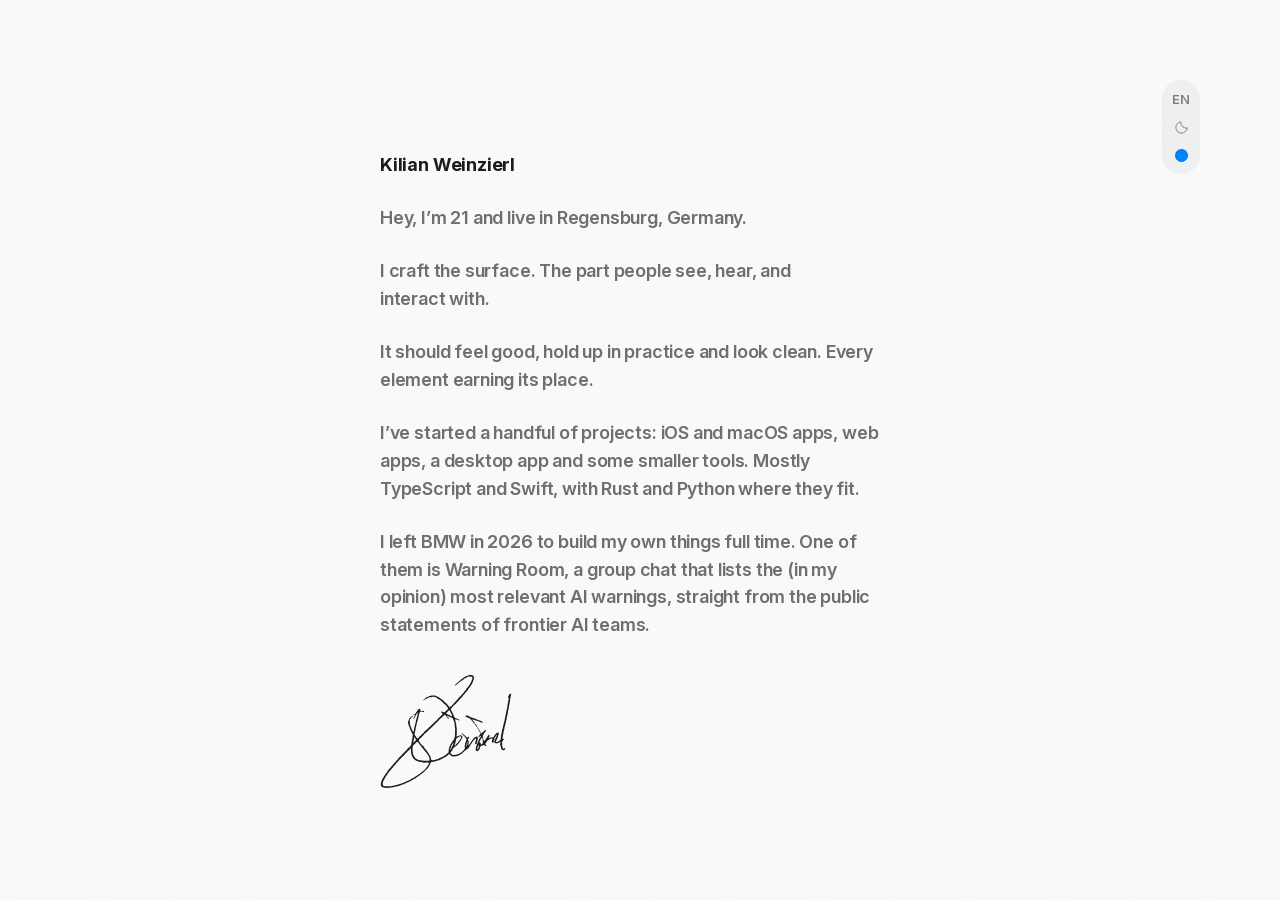
==== commit be0c673c: "Sign the homepage and say what I build Adds the traced signature under the text, a line on the proje" ====
--- a/index.html
+++ b/index.html
@@ -1234,6 +1234,15 @@
         }
         .github-cell--pad { background: var(--cell-0); }
 
+        /* Signed off at the foot of the column, the way fey.com closes. */
+        .signature {
+            display: block;
+            width: 132px;
+            height: auto;
+            margin-top: 2.2em;
+            color: var(--ink-bright);
+        }
+
         @media (max-width: 1099px) {
             .prefs {
                 top: 1rem;
@@ -1363,10 +1372,20 @@
                 </div>
             </section>
 
+            <p data-de="Ich habe einige Projekte gestartet: iOS- und macOS-Apps, Web-Apps, eine Desktop-App und ein paar kleinere Tools. Meist in TypeScript und Swift, dazu Rust und Python, wo es passt.">I’ve
+                started a handful of projects: iOS and macOS apps, web apps, a desktop app and
+                some smaller tools. Mostly TypeScript and Swift, with Rust and Python where they
+                fit.</p>
+
             <p><span data-de="2026 habe ich BMW verlassen, um nur noch eigene Dinge zu bauen. Eins davon ist">I
                 left BMW in 2026 to build my own things full time. One of them is</span>
-                <a class="tlink" href="https://warningroom.com">Warning Room</a><span data-de=", ein Gruppenchat aus öffentlichen Aussagen der führenden KI-Teams.">, a
-                group chat full of public statements from frontier AI teams.</span></p>
+                <a class="tlink" href="https://warningroom.com">Warning Room</a><span data-de=", ein Gruppenchat mit den (meiner Meinung nach) relevantesten KI-Warnungen, direkt aus den öffentlichen Aussagen der führenden KI-Teams.">, a
+                group chat that lists the (in my opinion) most relevant AI warnings, straight
+                from the public statements of frontier AI teams.</span></p>
+
+            <!-- The signature, traced from a photo of it on paper and drawn in
+                 the ink colour so it follows the skin. -->
+            <svg class="signature" viewBox="0 0 1012 880" role="img" aria-label="Kilian Weinzierl, signature"><path fill="currentColor" fill-rule="evenodd" d="M701 7Q693 6 691.5 7Q690 8 686 8Q682 8 680.5 10Q679 12 671 12.5Q663 13 662.5 14.5Q662 16 658 17Q654 18 653 19.5Q652 21 650 21.5Q648 22 646.5 24Q645 26 642.5 27Q640 28 635 32.5Q630 37 628 37.5Q626 38 623.5 41Q621 44 619.5 44Q618 44 613.5 49Q609 54 608 54Q607 54 604.5 56.5Q602 59 601.5 60.5Q601 62 598.5 62.5Q596 63 591 68Q586 73 585.5 75Q585 77 582.5 77.5Q580 78 576.5 82Q573 86 572.5 87.5Q572 89 574 89.5Q576 90 579 86.5Q582 83 586.5 81.5Q591 80 598.5 72Q606 64 609 63Q612 62 616.5 58Q621 54 622.5 54Q624 54 626.5 51Q629 48 630.5 48Q632 48 633.5 46Q635 44 636.5 44Q638 44 640 41.5Q642 39 644 38.5Q646 38 649 35Q652 32 654 31Q656 30 659 30Q662 30 667.5 25Q673 20 680 19.5Q687 19 689 19.5Q691 20 691.5 21Q692 22 694 22Q696 22 696.5 21Q697 20 700.5 19Q704 18 706 20.5Q708 23 708 31Q708 39 706 41.5Q704 44 703 49.5Q702 55 700 57.5Q698 60 696 65.5Q694 71 692 73Q690 75 690 76.5Q690 78 688 80Q686 82 686 83.5Q686 85 681 90.5Q676 96 675.5 98Q675 100 671.5 103.5Q668 107 665.5 107.5Q663 108 663 111Q663 114 661.5 117Q660 120 654 126Q648 132 645.5 137Q643 142 639 145Q635 148 635 149Q635 150 631.5 153Q628 156 628 157.5Q628 159 625 161.5Q622 164 622 165Q622 166 620 167Q618 168 609 177Q600 186 599 188.5Q598 191 592 196.5Q586 202 586 203.5Q586 205 579.5 211.5Q573 218 571 218.5Q569 219 569 220.5Q569 222 566.5 224Q564 226 563 228.5Q562 231 560 231Q558 231 557 234Q556 237 551.5 241.5Q547 246 544.5 247Q542 248 539 251.5Q536 255 534 255Q532 255 531.5 253Q531 251 528.5 249Q526 247 525 244.5Q524 242 516 234.5Q508 227 508 224Q508 221 503.5 219.5Q499 218 491.5 210Q484 202 483 202Q482 202 480 200Q478 198 477 196Q476 194 472 193Q468 192 464 188Q460 184 456.5 183Q453 182 450.5 179Q448 176 446.5 176Q445 176 444 174Q443 172 440 172Q437 172 436.5 171Q436 170 434.5 170Q433 170 430.5 168Q428 166 425.5 166Q423 166 422.5 165Q422 164 409 164Q396 164 395.5 165Q395 166 390.5 166Q386 166 385.5 167Q385 168 379.5 169Q374 170 373.5 171Q373 172 371 172Q369 172 367 174Q365 176 363 176Q361 176 359 178Q357 180 353.5 181Q350 182 345.5 187Q341 192 338.5 193.5Q336 195 336 196Q336 197 334 198.5Q332 200 332 202Q332 204 333 204Q334 204 336 203Q338 202 340 199.5Q342 197 348.5 194.5Q355 192 356 190Q357 188 362.5 186.5Q368 185 370.5 182.5Q373 180 375 180Q377 180 377.5 179Q378 178 385.5 178Q393 178 394 176Q395 174 407.5 174Q420 174 423 176.5Q426 179 427 178.5Q428 178 429 179Q430 180 431.5 180Q433 180 433.5 181Q434 182 435.5 182Q437 182 439 185Q441 188 448.5 191.5Q456 195 458 197.5Q460 200 462.5 201Q465 202 469.5 206.5Q474 211 475 211Q476 211 479 214Q482 217 482 219Q482 221 484 222.5Q486 224 487.5 224Q489 224 501.5 236.5Q514 249 517 254.5Q520 260 521.5 261Q523 262 523 264.5Q523 267 519.5 270.5Q516 274 515 274Q514 274 507 281Q500 288 499 290Q498 292 495.5 293.5Q493 295 485.5 291.5Q478 288 474 288Q470 288 469 289Q468 290 468 292Q468 294 474 298.5Q480 303 479 307Q478 311 475.5 312.5Q473 314 471 316Q469 318 469 319Q469 320 467 322Q465 324 464 324Q463 324 459.5 328Q456 332 455 332Q454 332 452 335Q450 338 448.5 338Q447 338 444.5 342.5Q442 347 440.5 347.5Q439 348 438.5 349.5Q438 351 434.5 354.5Q431 358 430 358Q429 358 425 363Q421 368 417.5 370Q414 372 393 393.5Q372 415 370 415.5Q368 416 361 423Q354 430 353 430Q352 430 344 438Q336 446 336 448Q336 450 332.5 453Q329 456 327.5 456Q326 456 319 463Q312 470 311 472.5Q310 475 308 475.5Q306 476 303 479Q300 482 300 483Q300 484 298 485Q296 486 295 488Q294 490 291 492.5Q288 495 286 494.5Q284 494 284 493Q284 492 279.5 487Q275 482 274.5 479.5Q274 477 272 475.5Q270 474 270 472Q270 470 267 468Q264 466 265 459.5Q266 453 267 452.5Q268 452 268 446.5Q268 441 269 440.5Q270 440 270 436.5Q270 433 271 432.5Q272 432 273 422Q274 412 275 411Q276 410 276 407Q276 404 277 400Q278 396 279 395Q280 394 280 389Q280 384 282 380Q284 376 284 372Q284 368 285 367.5Q286 367 286 364.5Q286 362 288 358Q290 354 290 351Q290 348 291 347Q292 346 292 344Q292 342 293 341.5Q294 341 294 336.5Q294 332 295 330.5Q296 329 296 326Q296 323 297 322.5Q298 322 298 317.5Q298 313 299 312.5Q300 312 300 309.5Q300 307 301 306.5Q302 306 302 302Q302 298 304 296Q306 294 306 292.5Q306 291 317 290Q328 289 329 290.5Q330 292 332.5 292Q335 292 336 290.5Q337 289 338 289Q339 289 339 287.5Q339 286 334 283.5Q329 281 328 281.5Q327 282 327 283Q327 284 324.5 284Q322 284 320.5 285.5Q319 287 317.5 286.5Q316 286 315.5 284.5Q315 283 313.5 283Q312 283 312 284.5Q312 286 310.5 286.5Q309 287 308.5 284Q308 281 309 280.5Q310 280 310.5 278Q311 276 310.5 273Q310 270 308 268Q306 266 302.5 266Q299 266 297 268Q295 270 295 271Q295 272 291.5 275Q288 278 288 279.5Q288 281 286 282.5Q284 284 284 285.5Q284 287 281 289.5Q278 292 278 293.5Q278 295 276 297Q274 299 274 301Q274 303 272.5 304.5Q271 306 267.5 305.5Q264 305 264 307Q264 309 260 309Q256 309 256.5 312.5Q257 316 258.5 316Q260 316 260.5 315Q261 314 265 312.5Q269 311 268.5 314Q268 317 267 317.5Q266 318 266 319.5Q266 321 264 323.5Q262 326 262 328.5Q262 331 261 331.5Q260 332 258 336.5Q256 341 256 343Q256 345 257.5 345Q259 345 260 342.5Q261 340 263.5 338.5Q266 337 266 334.5Q266 332 269 328Q272 324 274 318.5Q276 313 278 311.5Q280 310 281 307.5Q282 305 285.5 302.5Q289 300 289.5 297.5Q290 295 291.5 294.5Q293 294 292.5 299Q292 304 291 304.5Q290 305 290 307Q290 309 289 309.5Q288 310 288 313Q288 316 287 316.5Q286 317 286 319.5Q286 322 285 322.5Q284 323 284 327Q284 331 283 331.5Q282 332 282 334.5Q282 337 281 337.5Q280 338 280 342Q280 346 279 346.5Q278 347 278 349.5Q278 352 277 352.5Q276 353 275 362Q274 371 273 371.5Q272 372 271 380.5Q270 389 269 389.5Q268 390 267 397Q266 404 265 405Q264 406 264 408.5Q264 411 263 411.5Q262 412 261 422.5Q260 433 259 433.5Q258 434 258 437Q258 440 257 442Q256 444 254 443.5Q252 443 252 441.5Q252 440 251 439.5Q250 439 250 437.5Q250 436 248 433.5Q246 431 245 426.5Q244 422 243 421.5Q242 421 242 418.5Q242 416 241 415.5Q240 415 239 410.5Q238 406 236 403.5Q234 401 234 398.5Q234 396 233 395.5Q232 395 231 392Q230 389 229.5 375.5Q229 362 228 358.5Q227 355 228 352Q229 349 232 346.5Q235 344 237.5 339.5Q240 335 243.5 332Q247 329 247 328Q247 327 250.5 324Q254 321 254 320Q254 319 249 319.5Q244 320 243 323Q242 326 240.5 326Q239 326 238.5 328Q238 330 236 330.5Q234 331 232.5 334Q231 337 228 337.5Q225 338 225 341Q225 344 223.5 346Q222 348 222 349.5Q222 351 221 351.5Q220 352 219 357Q218 362 216 363Q214 364 214 365.5Q214 367 215 367.5Q216 368 216 372Q216 376 215 376.5Q214 377 214 378.5Q214 380 216 381Q218 382 218 386Q218 390 219 390.5Q220 391 220 393.5Q220 396 221 396.5Q222 397 222 399Q222 401 223 401.5Q224 402 225 405.5Q226 409 227 409.5Q228 410 228 414Q228 418 229 418.5Q230 419 230 421Q230 423 231 423.5Q232 424 232 425.5Q232 427 234 429.5Q236 432 236 434Q236 436 238 438.5Q240 441 241 445.5Q242 450 244.5 453Q247 456 247.5 458Q248 460 250 461.5Q252 463 252 468Q252 473 251 473.5Q250 474 250 481Q250 488 249 488.5Q248 489 248 492.5Q248 496 247 497Q246 498 246 504Q246 510 245 510.5Q244 511 244 515.5Q244 520 243 521Q242 522 241 533.5Q240 545 235 549.5Q230 554 230 555.5Q230 557 228.5 557.5Q227 558 225 561Q223 564 221.5 564Q220 564 214 570Q208 576 208 577.5Q208 579 196 590.5Q184 602 182 605.5Q180 609 178 609.5Q176 610 172 614Q168 618 167 620.5Q166 623 164.5 623.5Q163 624 161.5 626Q160 628 159 628Q158 628 157 629Q156 630 156 631.5Q156 633 151 636.5Q146 640 144.5 643Q143 646 140.5 648Q138 650 138 651.5Q138 653 133 657Q128 661 128 662Q128 663 126 664.5Q124 666 122 669.5Q120 673 118 674Q116 675 115.5 676.5Q115 678 111.5 681Q108 684 108 685Q108 686 105 688Q102 690 102 691.5Q102 693 99 695Q96 697 95 700Q94 703 89 707Q84 711 82.5 714.5Q81 718 79 720Q77 722 76 722Q75 722 74.5 723.5Q74 725 69 730Q64 735 64 736Q64 737 61 740.5Q58 744 58 745.5Q58 747 54 751Q50 755 50 757Q50 759 43 766.5Q36 774 36 775.5Q36 777 33 780.5Q30 784 30 786Q30 788 27 791Q24 794 24 795.5Q24 797 22 799Q20 801 18.5 805.5Q17 810 15.5 811Q14 812 14 815.5Q14 819 12 821.5Q10 824 10 826.5Q10 829 9 829.5Q8 830 8 832.5Q8 835 7 835.5Q6 836 6 846Q6 856 10 861Q14 866 18 868Q22 870 24.5 870Q27 870 27.5 871Q28 872 33.5 872Q39 872 40 873Q41 874 52 874Q63 874 65.5 873Q68 872 76.5 872Q85 872 85.5 871Q86 870 92 870Q98 870 98.5 869Q99 868 101.5 868Q104 868 104.5 867Q105 866 109.5 866Q114 866 114.5 865Q115 864 119.5 864Q124 864 124.5 863Q125 862 132.5 861Q140 860 140.5 859Q141 858 146.5 857Q152 856 152.5 855Q153 854 155.5 854Q158 854 158.5 853Q159 852 163.5 851Q168 850 168.5 849Q169 848 171 848Q173 848 173.5 847Q174 846 180 845Q186 844 186.5 843Q187 842 188.5 842Q190 842 194 839Q198 836 205 834Q212 832 214.5 830Q217 828 219.5 828Q222 828 223.5 826Q225 824 226.5 824Q228 824 228.5 823Q229 822 234.5 820Q240 818 242 816Q244 814 247.5 813Q251 812 258 807Q265 802 269 801.5Q273 801 273.5 799.5Q274 798 277.5 795Q281 792 296.5 782Q312 772 319.5 765Q327 758 328.5 758Q330 758 336.5 751Q343 744 344.5 743.5Q346 743 346.5 741.5Q347 740 348.5 739.5Q350 739 350.5 737.5Q351 736 352.5 736Q354 736 359 731Q364 726 364 724.5Q364 723 368 719Q372 715 372.5 713Q373 711 374.5 710Q376 709 377 706Q378 703 380 701Q382 699 382.5 695.5Q383 692 385.5 689Q388 686 388 682.5Q388 679 389.5 677.5Q391 676 393.5 676Q396 676 396.5 675Q397 674 401.5 674Q406 674 406.5 673Q407 672 411.5 672Q416 672 417 671Q418 670 420.5 670Q423 670 423.5 669Q424 668 428 668Q432 668 435 666Q438 664 445 662.5Q452 661 458 658.5Q464 656 464.5 655Q465 654 467 654Q469 654 469.5 653Q470 652 471.5 652Q473 652 473.5 651Q474 650 481 647Q488 644 488.5 643Q489 642 492.5 641Q496 640 497.5 638Q499 636 501 636Q503 636 505 634Q507 632 508.5 632Q510 632 513 629Q516 626 517 626Q518 626 523.5 620Q529 614 531 614Q533 614 533.5 616Q534 618 535 619Q536 620 537.5 620Q539 620 542.5 624Q546 628 551.5 630Q557 632 566.5 632Q576 632 578 631Q580 630 584 630Q588 630 588.5 629Q589 628 592.5 628Q596 628 596.5 627Q597 626 598.5 626Q600 626 603 624Q606 622 607.5 622Q609 622 611 620Q613 618 618.5 616Q624 614 627.5 610Q631 606 632.5 606Q634 606 647 592.5Q660 579 663.5 578.5Q667 578 675.5 570.5Q684 563 686.5 556Q689 549 691 547.5Q693 546 694 543Q695 540 697.5 538Q700 536 702.5 530Q705 524 708.5 521Q712 518 712.5 516Q713 514 717.5 509.5Q722 505 722 504Q722 503 724 502Q726 501 729.5 497Q733 493 734.5 493.5Q736 494 736 502Q736 510 735 510.5Q734 511 734 513Q734 515 733 515.5Q732 516 732 519.5Q732 523 731 523.5Q730 524 730 528Q730 532 729 532.5Q728 533 728 534Q728 535 731 537Q734 539 735.5 539Q737 539 739.5 536.5Q742 534 742 529.5Q742 525 743 524.5Q744 524 744 522Q744 520 745 519.5Q746 519 746 515Q746 511 747 510.5Q748 510 749 504.5Q750 499 750 494Q750 489 749 488.5Q748 488 747.5 485Q747 482 745 481Q743 480 739.5 480Q736 480 730 483Q724 486 720 490Q716 494 715.5 496Q715 498 709.5 504Q704 510 703 513.5Q702 517 699 519.5Q696 522 695 525.5Q694 529 692 530.5Q690 532 690 533.5Q690 535 686 538.5Q682 542 682 544Q682 546 680.5 546.5Q679 547 678.5 544.5Q678 542 679 540Q680 538 680 529.5Q680 521 679.5 517.5Q679 514 677.5 511.5Q676 509 675.5 501Q675 493 676.5 493Q678 493 678 494Q678 495 680 494.5Q682 494 683 492Q684 490 683 485.5Q682 481 679 480.5Q676 480 674.5 482Q673 484 672.5 486.5Q672 489 670 489Q668 489 663 483.5Q658 478 657 478Q656 478 653 475Q650 472 650 471Q650 470 648 468Q646 466 644 466Q642 466 639.5 462.5Q637 459 635.5 459Q634 459 633.5 457Q633 455 631.5 453.5Q630 452 627.5 452Q625 452 625 454Q625 456 626 456Q627 456 633.5 463Q640 470 640 471Q640 472 646 477.5Q652 483 652 484.5Q652 486 656 489.5Q660 493 660 494.5Q660 496 661.5 498Q663 500 662.5 504Q662 508 661 508.5Q660 509 660 511.5Q660 514 659 514.5Q658 515 658 518Q658 521 657 521.5Q656 522 656 524.5Q656 527 654 529.5Q652 532 652 538.5Q652 545 650.5 547Q649 549 649.5 558.5Q650 568 651 569Q652 570 652 571.5Q652 573 637 587.5Q622 602 619 603Q616 604 612.5 607Q609 610 604.5 611Q600 612 599.5 613Q599 614 594.5 615Q590 616 589.5 617Q589 618 586.5 618Q584 618 583.5 619Q583 620 576.5 620Q570 620 566 621Q562 622 561 621Q560 620 555.5 619Q551 618 546 613Q541 608 541.5 604.5Q542 601 543 600.5Q544 600 545 597Q546 594 550 590Q554 586 554 584Q554 582 555 581.5Q556 581 556 579.5Q556 578 558 576Q560 574 560 572.5Q560 571 561 570.5Q562 570 563 567.5Q564 565 568 563.5Q572 562 576.5 557Q581 552 584.5 550.5Q588 549 593 544.5Q598 540 598 539Q598 538 601 535Q604 532 604 530.5Q604 529 608 525.5Q612 522 613.5 518Q615 514 617 512.5Q619 511 620.5 507Q622 503 624.5 499.5Q627 496 627 494.5Q627 493 628.5 492Q630 491 630 489.5Q630 488 631 487Q632 486 632 481Q632 476 630 474Q628 472 624.5 472Q621 472 620.5 471Q620 470 611 471Q602 472 599.5 475Q597 478 591.5 479.5Q586 481 587 476.5Q588 472 588.5 457Q589 442 588.5 430.5Q588 419 589 418.5Q590 418 590 416.5Q590 415 589 414.5Q588 414 588 412Q588 410 587 409Q586 408 586 400Q586 392 585 391Q584 390 583 380.5Q582 371 581 370.5Q580 370 580 366.5Q580 363 579 362.5Q578 362 578 359.5Q578 357 577 356.5Q576 356 575.5 351.5Q575 347 578 346.5Q581 346 581.5 347Q582 348 584.5 348Q587 348 587.5 349Q588 350 590 350.5Q592 351 595 351Q598 351 598.5 352Q599 353 602.5 354Q606 355 610.5 355Q615 355 615.5 354Q616 353 612.5 352.5Q609 352 607.5 350Q606 348 603.5 348Q601 348 600.5 347Q600 346 596.5 345Q593 344 592.5 343Q592 342 588.5 342Q585 342 583.5 340Q582 338 580 338Q578 338 574 334.5Q570 331 569 327.5Q568 324 566 321.5Q564 319 564 317Q564 315 561 310.5Q558 306 557 301Q556 296 555 295.5Q554 295 554 293.5Q554 292 553 291.5Q552 291 552 289.5Q552 288 551 287.5Q550 287 550 285.5Q550 284 549 283.5Q548 283 548 281.5Q548 280 546 278Q544 276 544 274.5Q544 273 542.5 271Q541 269 543.5 266.5Q546 264 546 263Q546 262 550.5 258Q555 254 555 253Q555 252 560 248Q565 244 565 242.5Q565 241 569.5 238.5Q574 236 575 234Q576 232 579 229.5Q582 227 582 226Q582 225 584.5 223.5Q587 222 588.5 219.5Q590 217 597 210.5Q604 204 604 202.5Q604 201 609 196.5Q614 192 614 191Q614 190 616 189Q618 188 624 182Q630 176 631 173.5Q632 171 637.5 165.5Q643 160 643.5 158Q644 156 647 154Q650 152 652 148.5Q654 145 657 142.5Q660 140 661 137.5Q662 135 665 133Q668 131 668 129.5Q668 128 672 124Q676 120 676 118.5Q676 117 677 116.5Q678 116 680 112Q682 108 685 106Q688 104 688 102.5Q688 101 690 99.5Q692 98 692 96.5Q692 95 696 90.5Q700 86 700 84Q700 82 702 80.5Q704 79 706 73.5Q708 68 710 66Q712 64 713 58.5Q714 53 717 46.5Q720 40 720 30.5Q720 21 719 20.5Q718 20 717.5 17Q717 14 713 11Q709 8 701 7ZM1002 152Q998 150 996 151Q994 152 994 153.5Q994 155 992 156.5Q990 158 990 159.5Q990 161 989 161.5Q988 162 988 163.5Q988 165 987 165.5Q986 166 986 167.5Q986 169 984 171.5Q982 174 982 178.5Q982 183 985 184Q988 185 988 186.5Q988 188 987 188.5Q986 189 986 195Q986 201 985 201.5Q984 202 984 203.5Q984 205 982 206Q980 207 981.5 209Q983 211 983 213.5Q983 216 982.5 218Q982 220 981 220.5Q980 221 980 225.5Q980 230 979 230.5Q978 231 977 243.5Q976 256 975 256.5Q974 257 974 261Q974 265 973 265.5Q972 266 972 270Q972 274 971 275Q970 276 970 281Q970 286 969 286.5Q968 287 967 297Q966 307 965 307.5Q964 308 964 310.5Q964 313 963 313.5Q962 314 962 319Q962 324 961 325.5Q960 327 960 329.5Q960 332 959 333Q958 334 958 338.5Q958 343 957 343.5Q956 344 955 354.5Q954 365 952 367.5Q950 370 950 374Q950 378 949 379Q948 380 948 383Q948 386 947 386.5Q946 387 946 390.5Q946 394 945 395Q944 396 944 399.5Q944 403 943 403.5Q942 404 942 407.5Q942 411 941 411.5Q940 412 940 417Q940 422 938 424Q936 426 936 432Q936 438 935 439Q934 440 934 443.5Q934 447 933 447.5Q932 448 931 458.5Q930 469 929 469.5Q928 470 927 485Q926 500 924 504Q922 508 921 508Q920 508 916.5 511Q913 514 911.5 514Q910 514 905.5 518Q901 522 895.5 522Q890 522 889.5 521Q889 520 889.5 517Q890 514 891 513.5Q892 513 892 510.5Q892 508 894 506Q896 504 897 499Q898 494 899 493.5Q900 493 901 489Q902 485 903 484.5Q904 484 904.5 478.5Q905 473 906.5 472Q908 471 909 465Q910 459 911 458.5Q912 458 912 456Q912 454 910 452Q908 450 905.5 449Q903 448 898.5 450Q894 452 892.5 454Q891 456 889.5 456.5Q888 457 888 458Q888 459 886 460.5Q884 462 884 463.5Q884 465 879 470.5Q874 476 874 477.5Q874 479 871.5 482.5Q869 486 865 486Q861 486 860.5 485Q860 484 857.5 484Q855 484 854.5 485Q854 486 852 486Q850 486 849.5 487Q849 488 846.5 488Q844 488 841.5 490Q839 492 836 492.5Q833 493 833.5 490.5Q834 488 836 486Q838 484 839.5 478Q841 472 839 469Q837 466 834.5 466.5Q832 467 824 480Q816 493 812 497.5Q808 502 808 503.5Q808 505 805 507.5Q802 510 802 511.5Q802 513 801 514Q800 515 798.5 515Q797 515 796.5 510.5Q796 506 793.5 503.5Q791 501 791 493.5Q791 486 790.5 484Q790 482 789 481.5Q788 481 788 476Q788 471 791 468.5Q794 466 795 461.5Q796 457 806 444.5Q816 432 814 430.5Q812 429 809 428.5Q806 428 800.5 434Q795 440 792.5 441.5Q790 443 789.5 444.5Q789 446 787.5 446Q786 446 782.5 450Q779 454 777 454Q775 454 774.5 452Q774 450 771 446.5Q768 443 766.5 438.5Q765 434 762 431.5Q759 429 759 427.5Q759 426 757 424Q755 422 755 420.5Q755 419 753 416.5Q751 414 749.5 410Q748 406 747 405.5Q746 405 746 403.5Q746 402 743 399.5Q740 397 739.5 393.5Q739 390 734 385Q729 380 726.5 375Q724 370 721.5 368Q719 366 717.5 362.5Q716 359 714.5 358.5Q713 358 710.5 354.5Q708 351 708.5 349.5Q709 348 711.5 348Q714 348 715 349Q716 350 718 350Q720 350 720.5 351Q721 352 723.5 352Q726 352 728.5 354Q731 356 733.5 356Q736 356 736.5 357Q737 358 740 358Q743 358 743.5 359Q744 360 749.5 361Q755 362 755.5 363Q756 364 757.5 364Q759 364 761.5 366Q764 368 767.5 368Q771 368 771.5 369Q772 370 778 371Q784 372 784.5 373Q785 374 786.5 374Q788 374 788.5 373Q789 372 787 371Q785 370 785 368Q785 366 784 365Q783 364 780 363Q777 362 776.5 361Q776 360 771 359Q766 358 765.5 357Q765 356 763 356Q761 356 760.5 355Q760 354 757.5 354Q755 354 753.5 352Q752 350 748.5 350Q745 350 743 348Q741 346 736 345Q731 344 730.5 343Q730 342 727.5 342Q725 342 724.5 341Q724 340 722 340Q720 340 719.5 339Q719 338 716 338Q713 338 712.5 337Q712 336 709.5 336Q707 336 706.5 335Q706 334 704 334Q702 334 701.5 333Q701 332 698.5 332Q696 332 695.5 331Q695 330 691.5 329Q688 328 686.5 326Q685 324 683 324Q681 324 677.5 321Q674 318 668.5 317.5Q663 317 659.5 318Q656 319 655.5 322.5Q655 326 657.5 328Q660 330 665 331Q670 332 672 334Q674 336 677 336Q680 336 685 339Q690 342 692.5 345Q695 348 697.5 349.5Q700 351 700 352.5Q700 354 706 359.5Q712 365 712 366.5Q712 368 714 370Q716 372 722 378.5Q728 385 728 386.5Q728 388 734 395Q740 402 740 403.5Q740 405 742.5 406.5Q745 408 745.5 411Q746 414 748 415.5Q750 417 750 419.5Q750 422 753 424.5Q756 427 757 431.5Q758 436 759 436.5Q760 437 762 441Q764 445 766 446.5Q768 448 768 450Q768 452 770 454Q772 456 772 457.5Q772 459 768 462.5Q764 466 764 467.5Q764 469 760 472Q756 475 755 479Q754 483 755.5 484.5Q757 486 759 486Q761 486 762 483Q763 480 765 478Q767 476 768.5 476Q770 476 771 474.5Q772 473 773 473Q774 473 773 477Q772 481 770 482.5Q768 484 768 486Q768 488 763 495Q758 502 758 504.5Q758 507 757 507.5Q756 508 755 512Q754 516 753 516.5Q752 517 752 519Q752 521 750 523.5Q748 526 748 528.5Q748 531 747 531.5Q746 532 745 537Q744 542 741.5 544.5Q739 547 738.5 552.5Q738 558 737 558.5Q736 559 736 564Q736 569 735 569.5Q734 570 734 578Q734 586 737 589Q740 592 744 592Q748 592 754 587Q760 582 760 580.5Q760 579 761 578.5Q762 578 763 575Q764 572 765 571.5Q766 571 766 569Q766 567 767 566.5Q768 566 768 561.5Q768 557 770 555Q772 553 775 552.5Q778 552 780 550Q782 548 784 548Q786 548 788 546.5Q790 545 792 545Q794 545 794.5 546Q795 547 798.5 546.5Q802 546 804 547.5Q806 549 806.5 550.5Q807 552 809.5 552Q812 552 812.5 551Q813 550 814 550Q815 550 816 546.5Q817 543 812.5 543Q808 543 808 537.5Q808 532 812 527.5Q816 523 818 519Q820 515 827.5 508.5Q835 502 841 500Q847 498 847.5 497Q848 496 850 496Q852 496 852.5 495Q853 494 858 494Q863 494 863.5 498Q864 502 861 505Q858 508 858 516Q858 524 860 525.5Q862 527 865.5 526.5Q869 526 870.5 524Q872 522 872 520Q872 518 873 517.5Q874 517 874 513.5Q874 510 876 507.5Q878 505 878 502Q878 499 877 498.5Q876 498 877 493.5Q878 489 882 484.5Q886 480 887 476.5Q888 473 890 471.5Q892 470 892.5 468.5Q893 467 894.5 467.5Q896 468 896 469.5Q896 471 895 471.5Q894 472 893 477.5Q892 483 891 483.5Q890 484 890 485.5Q890 487 889 487.5Q888 488 888 489.5Q888 491 886 493.5Q884 496 884 498.5Q884 501 883 501.5Q882 502 881 507Q880 512 879 512.5Q878 513 878 520.5Q878 528 880 529.5Q882 531 891.5 531.5Q901 532 901.5 531Q902 530 904 530Q906 530 908 527.5Q910 525 913 524.5Q916 524 917.5 522Q919 520 921 520Q923 520 923.5 524Q924 528 923 529Q922 530 922 533.5Q922 537 920 537.5Q918 538 918 539Q918 540 919.5 540Q921 540 922.5 541.5Q924 543 924 548.5Q924 554 925 554.5Q926 555 927 562.5Q928 570 929 570.5Q930 571 931 574.5Q932 578 935.5 581Q939 584 944 585Q949 586 949.5 585Q950 584 952 583.5Q954 583 957.5 578Q961 573 960.5 568Q960 563 959 563Q958 563 954.5 568.5Q951 574 948.5 574Q946 574 944 571.5Q942 569 941 564.5Q940 560 939 559.5Q938 559 938 555.5Q938 552 937 551Q936 550 936 545.5Q936 541 937 540.5Q938 540 938 538Q938 536 937 535.5Q936 535 937 523.5Q938 512 942 509.5Q946 507 948 504.5Q950 502 950 499.5Q950 497 945 497Q940 497 940 490Q940 483 941 481.5Q942 480 942 476Q942 472 943 471Q944 470 944 465Q944 460 945 459.5Q946 459 946 453Q946 447 947 446.5Q948 446 948 442Q948 438 949 437.5Q950 437 950 434Q950 431 951.5 429Q953 427 952.5 424.5Q952 422 953 420.5Q954 419 954 414.5Q954 410 955 409Q956 408 956 405Q956 402 957 401.5Q958 401 958 398Q958 395 959 394.5Q960 394 961 386.5Q962 379 963 378.5Q964 378 964 374Q964 370 965 369Q966 368 966 365Q966 362 967 361Q968 360 968 357Q968 354 969 353Q970 352 970 347Q970 342 971 341.5Q972 341 972 336Q972 331 973 330.5Q974 330 974 326.5Q974 323 975 322.5Q976 322 977 314Q978 306 979 305Q980 304 981 292Q982 280 983 278Q984 276 984 273Q984 270 985 269.5Q986 269 987 260Q988 251 989 250Q990 249 990 244Q990 239 991 238.5Q992 238 992 233.5Q992 229 993 228.5Q994 228 994 222.5Q994 217 995 216.5Q996 216 997.5 198.5Q999 181 1000.5 180Q1002 179 1002 174.5Q1002 170 1003 169Q1004 168 1004 165Q1004 162 1005 161Q1006 160 1006 157Q1006 154 1002 152ZM518 289.5Q530 278 532 278.5Q534 279 535 282.5Q536 286 538 288Q540 290 540 292Q540 294 541 294.5Q542 295 542 296.5Q542 298 544 300.5Q546 303 549.5 312Q553 321 553 323Q553 325 551.5 325Q550 325 543 321.5Q536 318 521 310.5Q506 303 506 302Q506 301 518 289.5ZM491 316.5Q494 313 496 313Q498 313 501 316.5Q504 320 506 320.5Q508 321 508 322.5Q508 324 509.5 325Q511 326 510.5 328.5Q510 331 513.5 332.5Q517 334 518.5 335.5Q520 337 520 338.5Q520 340 523 343Q526 346 527 346Q528 346 528 344Q528 342 525.5 339Q523 336 523.5 333Q524 330 521.5 330Q519 330 515.5 326Q512 322 512 320.5Q512 319 515.5 319.5Q519 320 523 323Q527 326 529 326Q531 326 533 328.5Q535 331 537.5 331Q540 331 542 332.5Q544 334 546 334Q548 334 550 336Q552 338 554 338Q556 338 558 340Q560 342 561 348.5Q562 355 564 356Q566 357 567 361.5Q568 366 569 367Q570 368 570 373Q570 378 571 378.5Q572 379 572.5 384.5Q573 390 572.5 396.5Q572 403 573 403.5Q574 404 575 412Q576 420 576 429.5Q576 439 574.5 439.5Q573 440 573 441Q573 442 574.5 442.5Q576 443 576 452.5Q576 462 575 462.5Q574 463 574.5 466.5Q575 470 574.5 475Q574 480 573 480.5Q572 481 572 486Q572 491 571 491.5Q570 492 570 494.5Q570 497 567 500Q564 503 564 505Q564 507 561 509.5Q558 512 558 513Q558 514 556 515.5Q554 517 554 519Q554 521 551 523.5Q548 526 548 527.5Q548 529 547 529.5Q546 530 546 531Q546 532 544 534Q542 536 542 537.5Q542 539 541 539.5Q540 540 540 541.5Q540 543 539 543.5Q538 544 538 546Q538 548 535 552Q532 556 532 558Q532 560 531 561Q530 562 530 566Q530 570 529 570.5Q528 571 528 576Q528 581 527 581.5Q526 582 526 591.5Q526 601 523.5 603.5Q521 606 519.5 606Q518 606 511.5 613Q505 620 503.5 620Q502 620 500.5 622Q499 624 497.5 624Q496 624 494 626Q492 628 490 628Q488 628 486.5 630Q485 632 483.5 632Q482 632 480 634Q478 636 476 636Q474 636 472.5 638Q471 640 469 640Q467 640 466.5 641Q466 642 464 642Q462 642 461 643Q460 644 457 644Q454 644 452 647Q450 650 443.5 651Q437 652 436.5 653Q436 654 433 654Q430 654 429.5 655Q429 656 427 656Q425 656 424 657Q423 658 413.5 659Q404 660 403.5 661Q403 662 397.5 661.5Q392 661 391 650.5Q390 640 389 639.5Q388 639 388 637Q388 635 386 632.5Q384 630 384 627.5Q384 625 380 621Q376 617 375 613Q374 609 370.5 605.5Q367 602 366.5 600Q366 598 364 596.5Q362 595 362 593.5Q362 592 360.5 591Q359 590 357.5 587Q356 584 354 582.5Q352 581 351.5 579.5Q351 578 349.5 577.5Q348 577 348 575.5Q348 574 344 571Q340 568 340 566.5Q340 565 338 562.5Q336 560 336 556.5Q336 553 333.5 553.5Q331 554 325.5 548.5Q320 543 320 541.5Q320 540 315 536Q310 532 309 529Q308 526 306 524.5Q304 523 304 521.5Q304 520 301 517.5Q298 515 297 510.5Q296 506 303.5 498Q311 490 312 490Q313 490 316.5 487Q320 484 320 482.5Q320 481 325.5 476.5Q331 472 331 471Q331 470 337 463.5Q343 457 344 457Q345 457 348.5 453Q352 449 353.5 449Q355 449 356.5 446.5Q358 444 360 443Q362 442 365.5 438Q369 434 370 434Q371 434 375 429Q379 424 382.5 422Q386 420 416.5 389Q447 358 449.5 356.5Q452 355 452 354Q452 353 455 349.5Q458 346 459 346Q460 346 462.5 343Q465 340 466 340Q467 340 472 335Q477 330 477 329Q477 328 479 327Q481 326 483.5 323Q486 320 487 320Q488 320 491 316.5ZM605.5 481Q609 478 615 478Q621 478 622 479Q623 480 622.5 484.5Q622 489 619 493Q616 497 616 499Q616 501 613 503.5Q610 506 610 507.5Q610 509 608 510.5Q606 512 606 513.5Q606 515 603 517.5Q600 520 599 523Q598 526 596 527Q594 528 588 535Q582 542 580.5 542.5Q579 543 578.5 544.5Q578 546 576 547.5Q574 549 572.5 549Q571 549 571 547.5Q571 546 571.5 543.5Q572 541 573 540.5Q574 540 574 538.5Q574 537 575 536Q576 535 576 533Q576 531 577 530.5Q578 530 578 526.5Q578 523 579 522.5Q580 522 580 519Q580 516 581 515Q582 514 582 508.5Q582 503 583 502.5Q584 502 584 500Q584 498 588.5 493Q593 488 594.5 488Q596 488 597.5 486Q599 484 600.5 484Q602 484 605.5 481ZM260.5 494Q261 484 262.5 484Q264 484 265 485Q266 486 267 489Q268 492 272 496.5Q276 501 276 504Q276 507 272 510.5Q268 514 268 515.5Q268 517 266 518Q264 519 261.5 522.5Q259 526 257.5 525.5Q256 525 257 515.5Q258 506 259 505Q260 504 260.5 494ZM779 489Q780 486 782 486.5Q784 487 784 489.5Q784 492 785 492.5Q786 493 786 495Q786 497 787 498Q788 499 787.5 505Q787 511 788.5 519.5Q790 528 786.5 532Q783 536 779.5 538Q776 540 774.5 540Q773 540 772.5 535Q772 530 770 528Q768 526 766 526Q764 526 763 525Q762 524 762 522.5Q762 521 763 520.5Q764 520 764 518.5Q764 517 766 514.5Q768 512 768 509.5Q768 507 769 506.5Q770 506 771 502.5Q772 499 774 497.5Q776 496 776 494.5Q776 493 777 492.5Q778 492 779 489ZM274 529.5Q284 519 286.5 519.5Q289 520 290.5 522.5Q292 525 295 527.5Q298 530 298 532Q298 534 300 535.5Q302 537 302 538Q302 539 305 540Q308 541 308 543.5Q308 546 310 547.5Q312 549 312 550.5Q312 552 316 555.5Q320 559 321 561.5Q322 564 324 564.5Q326 565 326 566.5Q326 568 329 570.5Q332 573 333 577Q334 581 340 586Q346 591 346 592.5Q346 594 349 596.5Q352 599 352 600.5Q352 602 358 608.5Q364 615 370 624.5Q376 634 376 637Q376 640 378 642.5Q380 645 380 654Q380 663 378 664.5Q376 666 364.5 666Q353 666 352.5 665Q352 664 349 664.5Q346 665 339 665.5Q332 666 331.5 665Q331 664 326 664Q321 664 320.5 663Q320 662 313 662Q306 662 305.5 661Q305 660 298.5 659Q292 658 291.5 657Q291 656 285 654Q279 652 276.5 649Q274 646 273 646Q272 646 265 637Q258 628 257 623Q256 618 255 617.5Q254 617 254 613.5Q254 610 253 609Q252 608 252 603.5Q252 599 251 598.5Q250 598 250 578Q250 558 251 555Q252 552 254 550.5Q256 549 256 547.5Q256 546 259 543Q262 540 263 540Q264 540 274 529.5ZM668.5 523Q669 520 670.5 521Q672 522 672 524Q672 526 671 526.5Q670 527 669 536.5Q668 546 666 548Q664 550 663.5 554Q663 558 661.5 557.5Q660 557 660 554.5Q660 552 661 551.5Q662 551 662 546Q662 541 663 540.5Q664 540 664 536.5Q664 533 665 532.5Q666 532 666 529.5Q666 527 667 526.5Q668 526 668.5 523ZM559.5 529Q561 527 562.5 527.5Q564 528 563 532.5Q562 537 561 537.5Q560 538 560 540Q560 542 559 543Q558 544 557 548Q556 552 555 552.5Q554 553 554 554.5Q554 556 551 559Q548 562 548 566.5Q548 571 545 574.5Q542 578 541.5 580Q541 582 539.5 581.5Q538 581 538 579.5Q538 578 539 577.5Q540 577 540 572Q540 567 542 564.5Q544 562 544 559.5Q544 557 545 556.5Q546 556 546 554Q546 552 547 551Q548 550 548 548.5Q548 547 549 546.5Q550 546 550 544.5Q550 543 553 540.5Q556 538 556 536.5Q556 535 557 534.5Q558 534 558 532.5Q558 531 559.5 529ZM753.5 548Q755 547 757.5 548.5Q760 550 760 551.5Q760 553 759 553.5Q758 554 757 561.5Q756 569 753 571.5Q750 574 750 575Q750 576 748 576.5Q746 577 746 571.5Q746 566 747 565.5Q748 565 748 562.5Q748 560 750 557Q752 554 752 551.5Q752 549 753.5 548ZM223.5 582Q235 570 236 570Q237 570 237.5 586Q238 602 239 602.5Q240 603 240 608.5Q240 614 241 614.5Q242 615 242 617.5Q242 620 243 620.5Q244 621 245 626.5Q246 632 248 633.5Q250 635 251 638.5Q252 642 254 643.5Q256 645 256 646Q256 647 259 650.5Q262 654 263 654Q264 654 268 658Q272 662 275.5 663Q279 664 281 666Q283 668 286 668Q289 668 289.5 669Q290 670 293 670Q296 670 296.5 671Q297 672 300.5 672Q304 672 304.5 673Q305 674 316.5 675Q328 676 329.5 678Q331 680 333 679.5Q335 679 336 680Q337 681 338.5 681Q340 681 341.5 679.5Q343 678 344.5 678Q346 678 346.5 679Q347 680 351.5 679Q356 678 365.5 678Q375 678 375.5 682Q376 686 375 686.5Q374 687 374 690Q374 693 370 697.5Q366 702 366 704Q366 706 364 707Q362 708 360 711.5Q358 715 356 716.5Q354 718 353 721Q352 724 350 725.5Q348 727 348 728Q348 729 344 733Q340 737 337.5 737.5Q335 738 334.5 739.5Q334 741 331.5 743.5Q329 746 328 746Q327 746 326 748Q325 750 323.5 750Q322 750 311.5 759Q301 768 299.5 768Q298 768 297 769.5Q296 771 293.5 771.5Q291 772 288.5 774.5Q286 777 278 781.5Q270 786 268.5 788Q267 790 265.5 790Q264 790 262.5 792Q261 794 259.5 794Q258 794 257.5 795Q257 796 255.5 796Q254 796 253.5 797Q253 798 249.5 799Q246 800 245.5 801Q245 802 242.5 802Q240 802 239 804Q238 806 237 806Q236 806 234.5 808Q233 810 230.5 810Q228 810 226.5 812Q225 814 222.5 814Q220 814 218 816Q216 818 214 818Q212 818 211.5 819Q211 820 209.5 820Q208 820 207.5 821Q207 822 205.5 822Q204 822 201.5 824Q199 826 194.5 827Q190 828 188 830Q186 832 184 832Q182 832 181 833Q180 834 178 834Q176 834 175.5 835Q175 836 172.5 836Q170 836 169.5 837Q169 838 167 838Q165 838 164.5 839Q164 840 157 842Q150 844 145.5 845Q141 846 138.5 848Q136 850 130 850Q124 850 123.5 851Q123 852 119.5 852Q116 852 115.5 853Q115 854 110 854Q105 854 104.5 855Q104 856 101.5 856Q99 856 98.5 857Q98 858 93.5 858Q89 858 88.5 859Q88 860 66.5 861Q45 862 44.5 861Q44 860 38.5 860Q33 860 32.5 859Q32 858 29.5 858Q27 858 25 856Q23 854 21.5 848.5Q20 843 21.5 834.5Q23 826 24.5 824Q26 822 26 820Q26 818 29 814.5Q32 811 32 809Q32 807 33.5 806Q35 805 35.5 802.5Q36 800 38 798Q40 796 40 794Q40 792 41.5 791Q43 790 44.5 786.5Q46 783 49 780.5Q52 778 52 776.5Q52 775 55 772Q58 769 59 765.5Q60 762 62.5 760Q65 758 66.5 754Q68 750 73 746Q78 742 79 739Q80 736 82 735Q84 734 87 731Q90 728 90 726.5Q90 725 95 720.5Q100 716 101 712.5Q102 709 104 708Q106 707 111 701.5Q116 696 116 695Q116 694 119 692Q122 690 123.5 686.5Q125 683 131.5 677.5Q138 672 138 671Q138 670 140.5 668Q143 666 144.5 663Q146 660 153 654Q160 648 160 647Q160 646 168 638.5Q176 631 176 630Q176 629 184 622Q192 615 192 613.5Q192 612 194 610Q196 608 197 608Q198 608 203 603Q208 598 208 597Q208 596 210 595Q212 594 223.5 582Z"/></svg>
 
             </div>
         </div>
